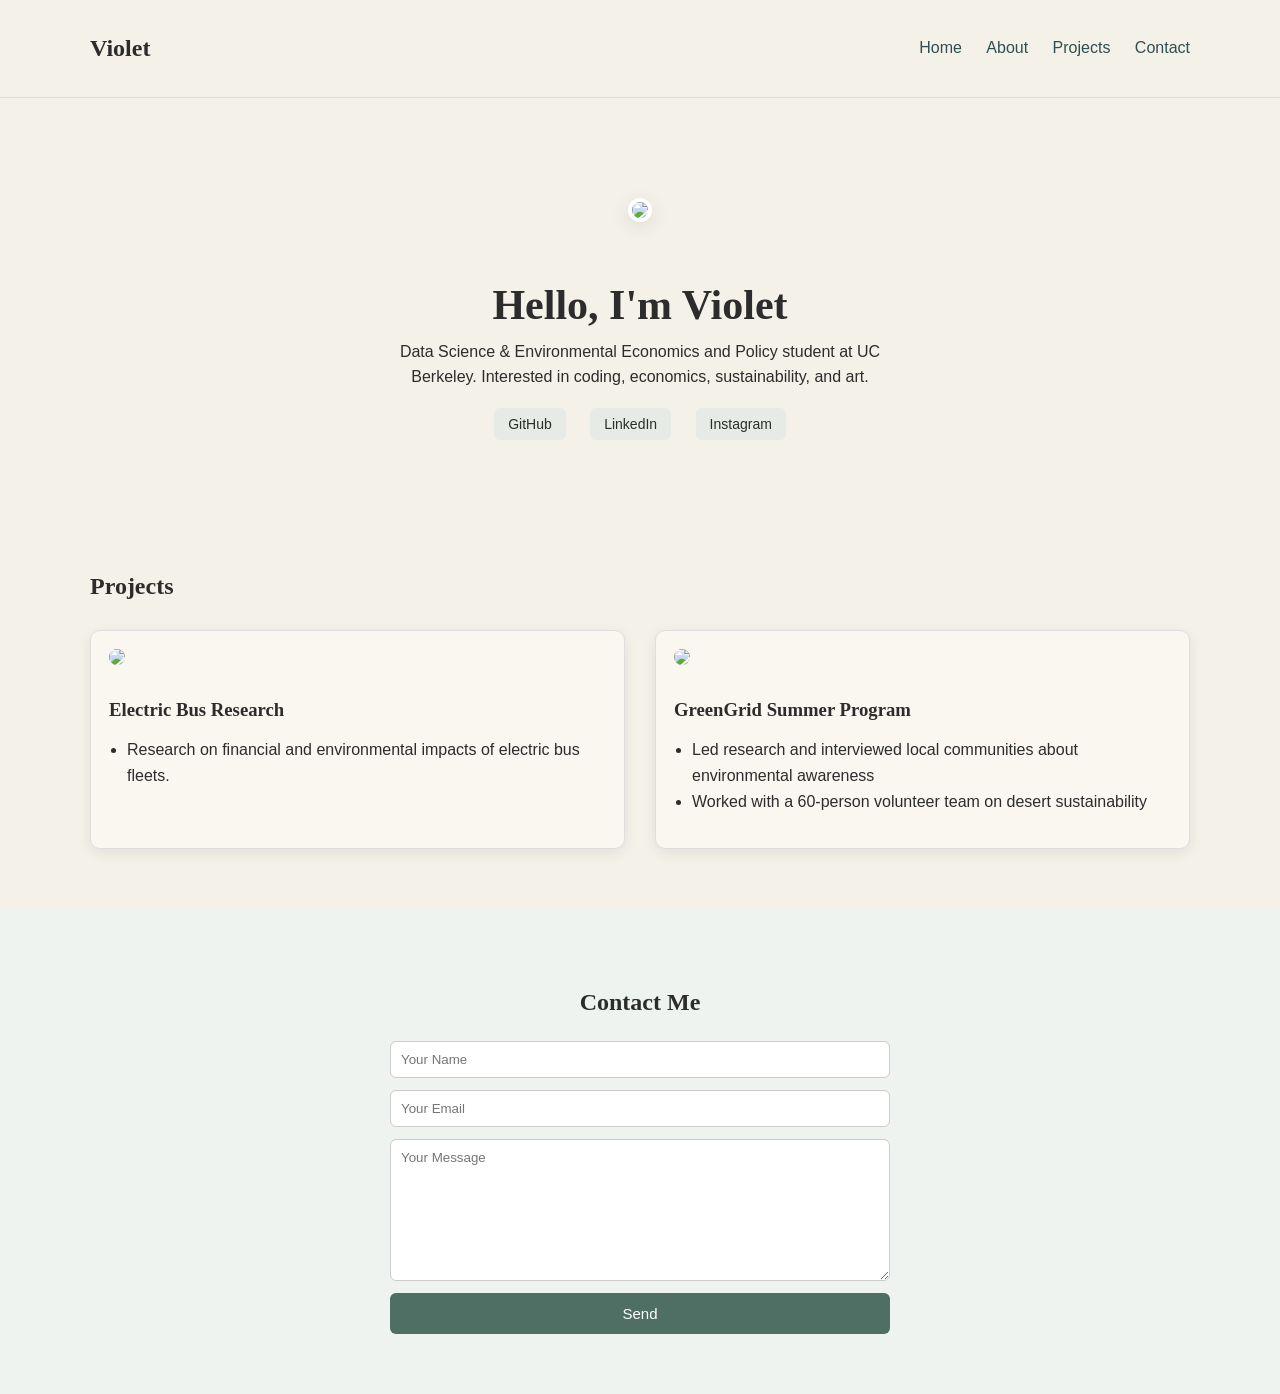
==== index.html @ 05b84b84 "Finished First Version" ====
<!DOCTYPE html>
<html lang="en">
  <head>
    <meta charset="UTF-8">
    <meta name="viewport" content="width=device-width, initial-scale=1.0">
    <title>Violet Ye</title>

    <link rel="stylesheet" href="style.css">
    <script defer src="script.js"></script>
  </head>

  <body>
    <header class="navbar">
      <div class="nav-container">
      <h2 class="logo">Violet</h2>
      <nav>
        <a href="index.html">Home</a>
        <a href="about.html">About</a>
        <a href="#projects">Projects</a>
        <a href="#contact">Contact</a>
      </nav>
      </div>
    </header>
    <section class="hero">
      <img src="images/profile.jpg" class="profile">
      <h1>Hello, I'm Violet</h1>
      <p>
        Data Science & Environmental Economics and Policy student at UC Berkeley.
        Interested in coding, economics, sustainability, and art.
      </p>
      <div class="socials">
        <a href="https://github.com/vzimengye" target="_blank">GitHub</a>
        <a href="https://www.linkedin.com/in/violet-ye-8ba837317" target="_blank">LinkedIn</a>
        <a href="https://www.instagram.com/violet.yezm/" target="_blank">Instagram</a>
      </div>
    </section>

    <section id="projects">
      <h2>Projects</h2>
      <div class="project-grid">
      <div class="project-card">
      <img src="images/project1.jpg">
      <h3>Electric Bus Research</h3>
      <ul>
        <li>Research on financial and environmental impacts of electric bus fleets.</li>
      </ul>
      </div>
      <div class="project-card">
      <img src="images/project2.jpg">
      <h3>GreenGrid Summer Program</h3>
      <ul>
        <li>Led research and interviewed local communities about environmental awareness</li>
        <li>Worked with a 60-person volunteer team on desert sustainability</li>
      </ul>
      </div>
      </div>
    </section>

    <section id="contact">
      <h2>Contact Me</h2>
      <form id="contactForm">
      <input type="text" placeholder="Your Name" required>
      <input type="email" placeholder="Your Email" required>
      <textarea placeholder="Your Message"></textarea>
      <button type="submit">Send</button>
      </form>
    </section>
  </body>
</html>
---- style.css ----
body{
  margin:0;
  font-family: "Inter", sans-serif;
  background:#f4f1e8;
  color:#2c2c2c;
}

.navbar{
  position:sticky;
  top:0;
  background:rgba(244,241,232,0.85);
  backdrop-filter: blur(8px);
  border-bottom:1px solid #ddd;
}

.nav-container{
  max-width:1100px;
  margin:auto;
  display:flex;
  justify-content:space-between;
  align-items:center;
  padding:15px 20px;
}

.logo{
  font-family: Georgia, serif;
  font-weight:600;
}

nav a{
  margin-left:20px;
  text-decoration:none;
  color:#2f4f4f;
  font-weight:500;
}

nav a:hover{
  color:#5c7c74;
}

.hero{
  text-align:center;
  padding:100px 20px 60px 20px;
}

.profile{
  width:170px;
  border-radius:50%;
  margin-bottom:20px;
  border:4px solid white;
  box-shadow:0 5px 20px rgba(0,0,0,0.1);
}

.hero h1{
  font-family: Georgia, serif;
  font-size:42px;
  margin-bottom:10px;
}

.hero p{
  max-width:550px;
  margin:auto;
  line-height:1.6;
}

.socials{
  margin-top:25px;
}

.socials a{
  margin:0 10px;
  text-decoration:none;
  background:#e6ebe6;
  padding:8px 14px;
  border-radius:6px;
  color:#2c2c2c;
  font-size:14px;
}

.socials a:hover{
  background:#cfd8cf;
}

#projects{
  max-width:1100px;
  margin:auto;
  padding:60px 20px;
}

#projects h2{
  font-family: Georgia, serif;
  margin-bottom:30px;
}

.project-grid{
  display:grid;
  grid-template-columns:repeat(auto-fit,minmax(260px,1fr));
  gap:30px;
}

.project-card{
  background:#faf7f0;
  border:1px solid #ddd;
  border-radius:10px;
  padding:18px;
  box-shadow:0 4px 14px rgba(0,0,0,0.08);
  transition:0.25s;
}

.project-card:hover{
  transform:translateY(-4px);
  box-shadow:0 10px 22px rgba(0,0,0,0.12);
}

.project-card img{
  width:100%;
  border-radius:8px;
  margin-bottom:12px;
}

.project-card h3{
  font-family: Georgia, serif;
  margin-bottom:8px;
}

.project-card ul{
  padding-left:18px;
  line-height:1.6;
}

#contact{
  background:#eef3ef;
  padding:60px 20px;
}

#contact h2{
  text-align:center;
  font-family: Georgia, serif;
  margin-bottom:25px;
}

form{
  max-width:500px;
  margin:auto;
  display:flex;
  flex-direction:column;
  gap:12px;
}

input, textarea{
  padding:10px;
  border-radius:6px;
  border:1px solid #ccc;
  font-family:inherit;
}

textarea{
  height:120px;
}

button{
  padding:12px;
  border:none;
  border-radius:6px;
  background:#4f6f64;
  color:white;
  font-size:15px;
  cursor:pointer;
}

button:hover{
  background:#3f5b52;
}

.about-container{
  max-width:1000px;
  margin:80px auto;
  display:flex;
  gap:50px;
  padding:20px;
  align-items:flex-start;
}

.about-photo{
  width:240px;
  border-radius:12px;
  box-shadow:0 6px 20px rgba(0,0,0,0.12);
}

.about-right{
  flex:1;
}

.about-right h1{
  font-family: Georgia, serif;
  margin-bottom:15px;
}

.about-right h2{
  margin-top:25px;
  font-family: Georgia, serif;
}

.about-right ul{
  padding-left:18px;
  line-height:1.7;
}

.gallery{
  display:flex;
  gap:12px;
  margin-top:15px;
}

.gallery img{
  width:120px;
  height:120px;
  object-fit:cover;
  border-radius:8px;
  box-shadow:0 4px 10px rgba(0,0,0,0.08);
  transition:0.2s;
}

.gallery img:hover{
  transform:scale(1.05);
}
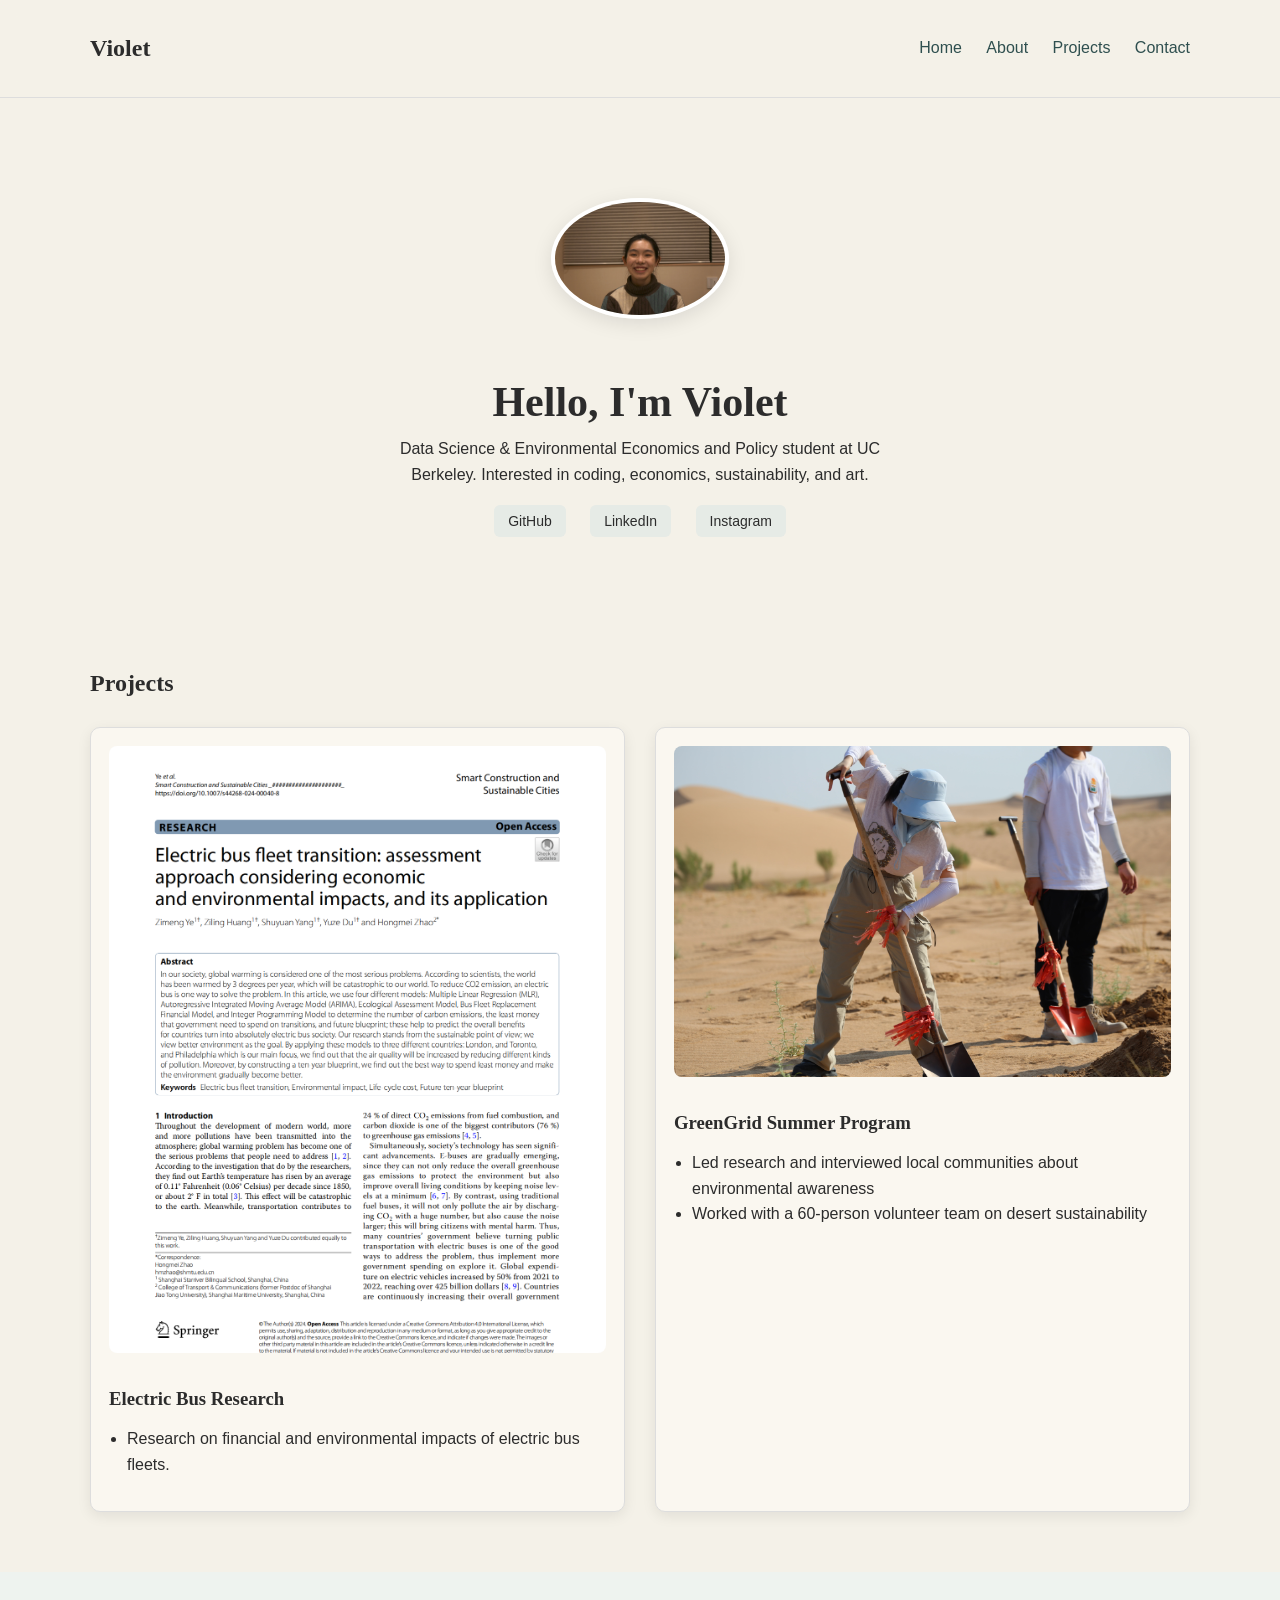
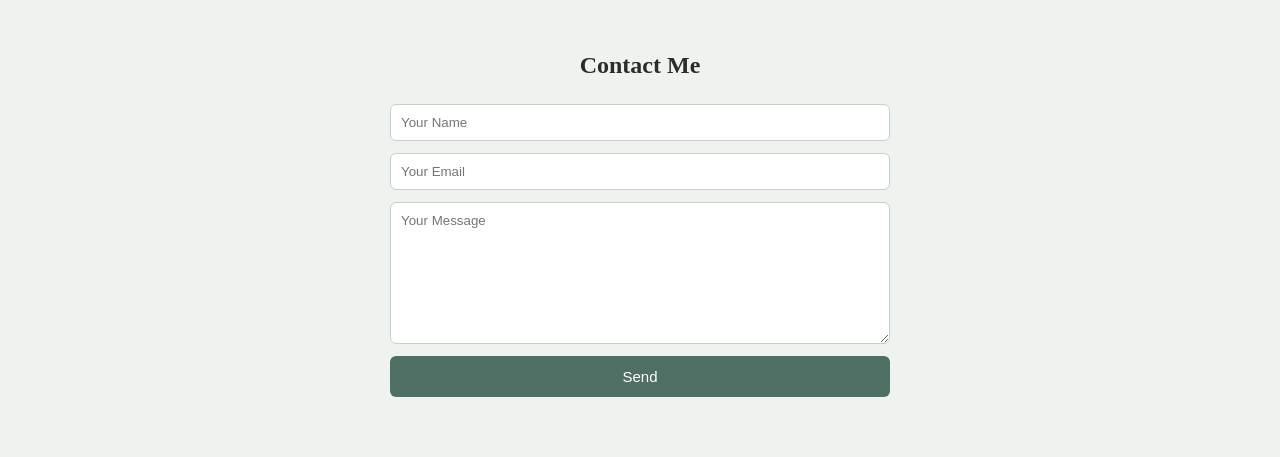
==== commit e8eb6834: "Finished Second Version" ====
--- a/index.html
+++ b/index.html
@@ -22,7 +22,7 @@
       </div>
     </header>
     <section class="hero">
-      <img src="images/profile.jpg" class="profile">
+      <img src="profile.jpg" class="profile">
       <h1>Hello, I'm Violet</h1>
       <p>
         Data Science & Environmental Economics and Policy student at UC Berkeley.
@@ -39,14 +39,14 @@
       <h2>Projects</h2>
       <div class="project-grid">
       <div class="project-card">
-      <img src="images/project1.jpg">
+      <img src="project1.jpg">
       <h3>Electric Bus Research</h3>
       <ul>
         <li>Research on financial and environmental impacts of electric bus fleets.</li>
       </ul>
       </div>
       <div class="project-card">
-      <img src="images/project2.jpg">
+      <img src="project2.jpg">
       <h3>GreenGrid Summer Program</h3>
       <ul>
         <li>Led research and interviewed local communities about environmental awareness</li>
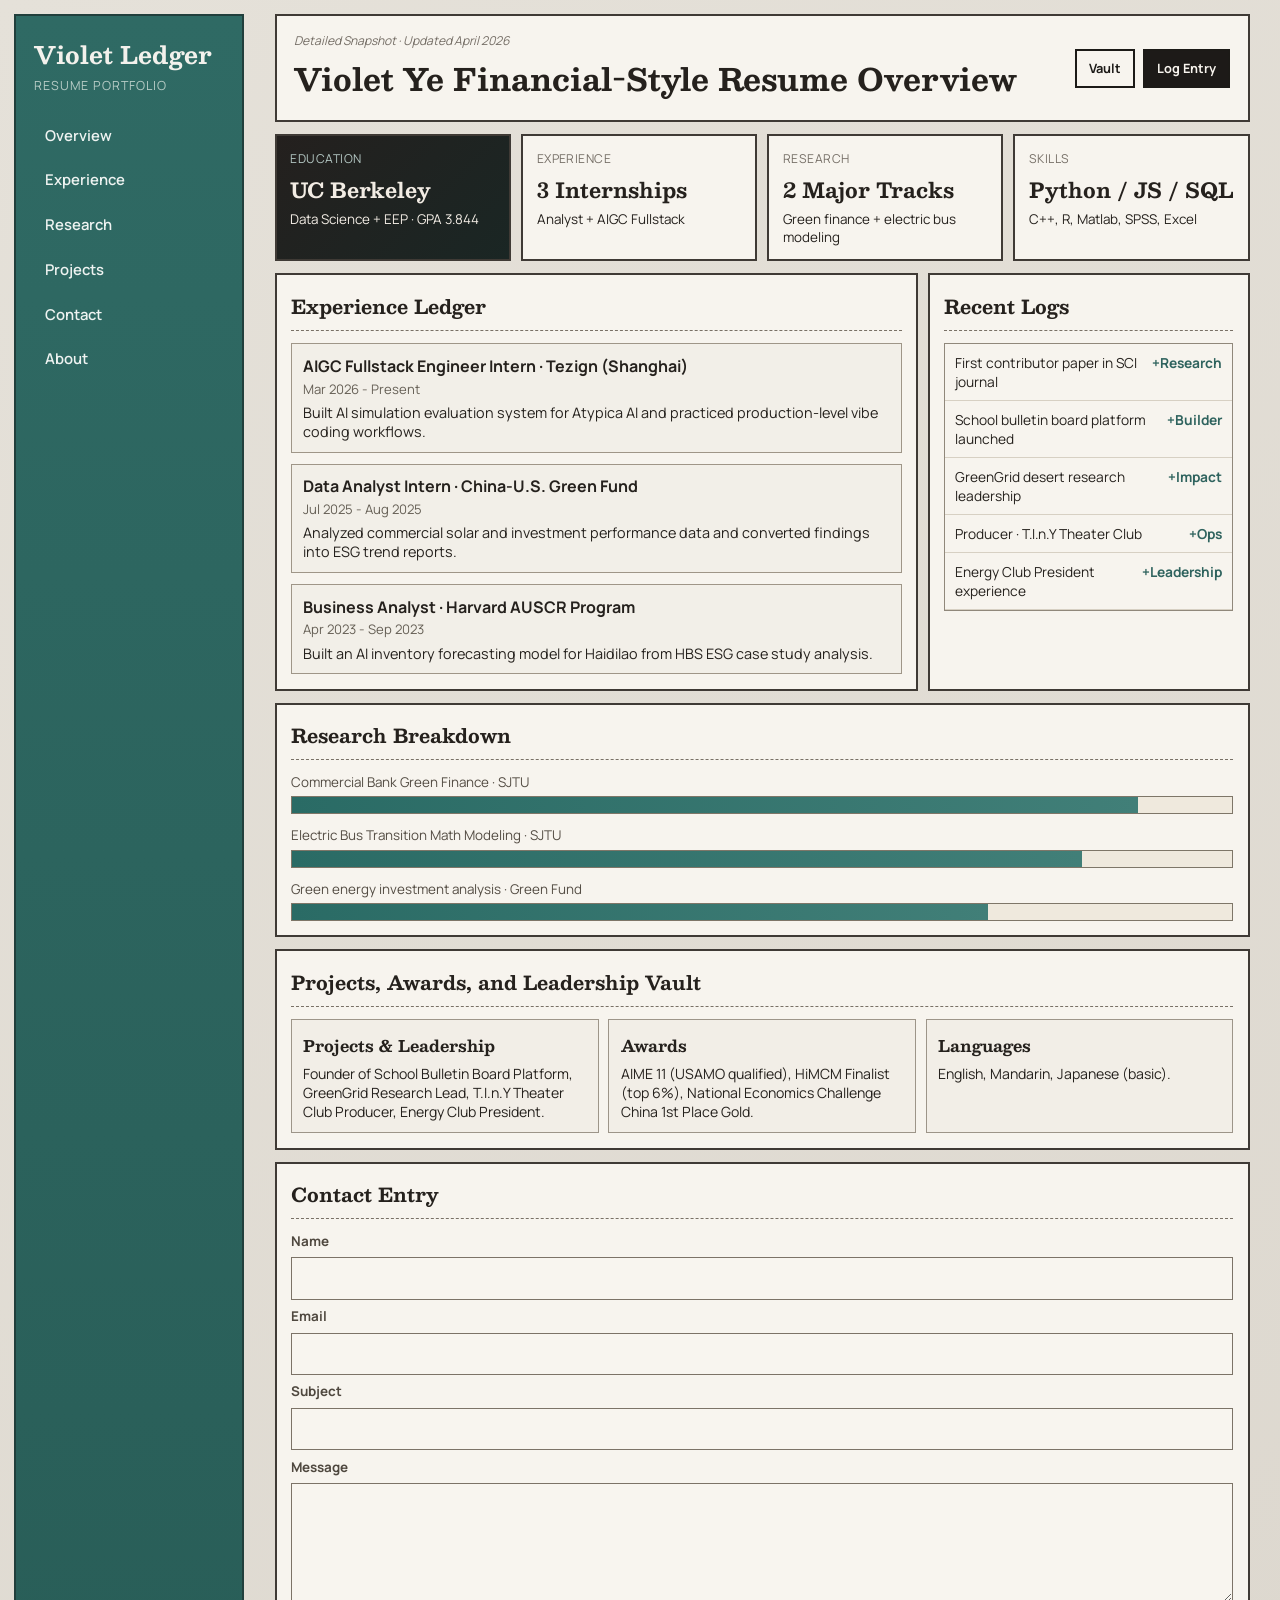
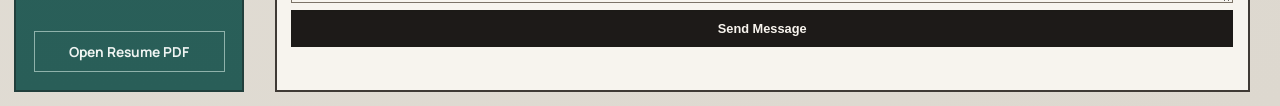
==== commit 986e5282: "Update profile headshot" ====
--- a/index.html
+++ b/index.html
@@ -1,69 +1,171 @@
-<!DOCTYPE html>
-<html lang="en">
-  <head>
-    <meta charset="UTF-8">
-    <meta name="viewport" content="width=device-width, initial-scale=1.0">
-    <title>Violet Ye</title>
-
-    <link rel="stylesheet" href="style.css">
-    <script defer src="script.js"></script>
-  </head>
-
-  <body>
-    <header class="navbar">
-      <div class="nav-container">
-      <h2 class="logo">Violet</h2>
-      <nav>
-        <a href="index.html">Home</a>
-        <a href="about.html">About</a>
-        <a href="#projects">Projects</a>
-        <a href="#contact">Contact</a>
-      </nav>
-      </div>
-    </header>
-    <section class="hero">
-      <img src="profile.jpg" class="profile">
-      <h1>Hello, I'm Violet</h1>
-      <p>
-        Data Science & Environmental Economics and Policy student at UC Berkeley.
-        Interested in coding, economics, sustainability, and art.
-      </p>
-      <div class="socials">
-        <a href="https://github.com/vzimengye" target="_blank">GitHub</a>
-        <a href="https://www.linkedin.com/in/violet-ye-8ba837317" target="_blank">LinkedIn</a>
-        <a href="https://www.instagram.com/violet.yezm/" target="_blank">Instagram</a>
-      </div>
-    </section>
-
-    <section id="projects">
-      <h2>Projects</h2>
-      <div class="project-grid">
-      <div class="project-card">
-      <img src="project1.jpg">
-      <h3>Electric Bus Research</h3>
-      <ul>
-        <li>Research on financial and environmental impacts of electric bus fleets.</li>
-      </ul>
-      </div>
-      <div class="project-card">
-      <img src="project2.jpg">
-      <h3>GreenGrid Summer Program</h3>
-      <ul>
-        <li>Led research and interviewed local communities about environmental awareness</li>
-        <li>Worked with a 60-person volunteer team on desert sustainability</li>
-      </ul>
-      </div>
-      </div>
-    </section>
-
-    <section id="contact">
-      <h2>Contact Me</h2>
-      <form id="contactForm">
-      <input type="text" placeholder="Your Name" required>
-      <input type="email" placeholder="Your Email" required>
-      <textarea placeholder="Your Message"></textarea>
-      <button type="submit">Send</button>
-      </form>
-    </section>
-  </body>
-</html>
+<!DOCTYPE html>
+<html lang="en">
+  <head>
+    <meta charset="UTF-8">
+    <meta name="viewport" content="width=device-width, initial-scale=1.0">
+    <title>Violet Ye | Resume Dashboard</title>
+    <meta name="description" content="Resume dashboard for Violet Ye with education, experience, research, projects, and contact.">
+    <link rel="stylesheet" href="style.css">
+    <script defer src="script.js"></script>
+  </head>
+  <body>
+    <div class="dashboard-shell">
+      <aside class="sidebar reveal">
+        <div class="brand">
+          <h1>Violet Ledger</h1>
+          <p>Resume Portfolio</p>
+        </div>
+        <nav class="side-nav" aria-label="Main navigation">
+          <a href="#overview">Overview</a>
+          <a href="#ledger">Experience</a>
+          <a href="#research">Research</a>
+          <a href="#vault">Projects</a>
+          <a href="#contact">Contact</a>
+          <a href="about.html">About</a>
+        </nav>
+        <a class="side-cta" href="resume.pdf" target="_blank" rel="noopener noreferrer">Open Resume PDF</a>
+      </aside>
+
+      <main class="dashboard-main">
+        <header id="overview" class="top-head reveal">
+          <div>
+            <p class="kicker">Detailed Snapshot · Updated April 2026</p>
+            <h2>Violet Ye Financial-Style Resume Overview</h2>
+          </div>
+          <div class="head-actions">
+            <a class="vault-btn vault-btn-light" href="resume.pdf" target="_blank" rel="noopener noreferrer">Vault</a>
+            <a class="vault-btn" href="#contact">Log Entry</a>
+          </div>
+        </header>
+
+        <section class="metric-grid reveal">
+          <article class="metric-card metric-dark">
+            <p class="metric-label">Education</p>
+            <h3>UC Berkeley</h3>
+            <p class="metric-sub">Data Science + EEP · GPA 3.844</p>
+          </article>
+          <article class="metric-card">
+            <p class="metric-label">Experience</p>
+            <h3>3 Internships</h3>
+            <p class="metric-sub">Analyst + AIGC Fullstack</p>
+          </article>
+          <article class="metric-card">
+            <p class="metric-label">Research</p>
+            <h3>2 Major Tracks</h3>
+            <p class="metric-sub">Green finance + electric bus modeling</p>
+          </article>
+          <article class="metric-card">
+            <p class="metric-label">Skills</p>
+            <h3>Python / JS / SQL</h3>
+            <p class="metric-sub">C++, R, Matlab, SPSS, Excel</p>
+          </article>
+        </section>
+
+        <section id="ledger" class="panel-row reveal">
+          <article class="panel panel-wide">
+            <div class="panel-head">
+              <h3>Experience Ledger</h3>
+            </div>
+            <div class="ledger-list">
+              <div class="ledger-item">
+                <p class="entry-title">AIGC Fullstack Engineer Intern · Tezign (Shanghai)</p>
+                <p class="entry-meta">Mar 2026 - Present</p>
+                <p class="entry-note">Built AI simulation evaluation system for Atypica AI and practiced production-level vibe coding workflows.</p>
+              </div>
+              <div class="ledger-item">
+                <p class="entry-title">Data Analyst Intern · China-U.S. Green Fund</p>
+                <p class="entry-meta">Jul 2025 - Aug 2025</p>
+                <p class="entry-note">Analyzed commercial solar and investment performance data and converted findings into ESG trend reports.</p>
+              </div>
+              <div class="ledger-item">
+                <p class="entry-title">Business Analyst · Harvard AUSCR Program</p>
+                <p class="entry-meta">Apr 2023 - Sep 2023</p>
+                <p class="entry-note">Built an AI inventory forecasting model for Haidilao from HBS ESG case study analysis.</p>
+              </div>
+            </div>
+          </article>
+          <article class="panel panel-side">
+            <div class="panel-head">
+              <h3>Recent Logs</h3>
+            </div>
+            <ul class="log-list">
+              <li><span>First contributor paper in SCI journal</span><b>+Research</b></li>
+              <li><span>School bulletin board platform launched</span><b>+Builder</b></li>
+              <li><span>GreenGrid desert research leadership</span><b>+Impact</b></li>
+              <li><span>Producer · T.I.n.Y Theater Club</span><b>+Ops</b></li>
+              <li><span>Energy Club President experience</span><b>+Leadership</b></li>
+            </ul>
+          </article>
+        </section>
+
+        <section id="research" class="panel reveal">
+          <div class="panel-head">
+            <h3>Research Breakdown</h3>
+          </div>
+          <div class="bar-group">
+            <div class="bar-item">
+              <span class="bar-label">Commercial Bank Green Finance · SJTU</span>
+              <div class="bar-track"><i style="width: 90%"></i></div>
+            </div>
+            <div class="bar-item">
+              <span class="bar-label">Electric Bus Transition Math Modeling · SJTU</span>
+              <div class="bar-track"><i style="width: 84%"></i></div>
+            </div>
+            <div class="bar-item">
+              <span class="bar-label">Green energy investment analysis · Green Fund</span>
+              <div class="bar-track"><i style="width: 74%"></i></div>
+            </div>
+          </div>
+        </section>
+
+        <section id="vault" class="panel reveal">
+          <div class="panel-head">
+            <h3>Projects, Awards, and Leadership Vault</h3>
+          </div>
+          <div class="vault-grid">
+            <article>
+              <h4>Projects & Leadership</h4>
+              <p>Founder of School Bulletin Board Platform, GreenGrid Research Lead, T.I.n.Y Theater Club Producer, Energy Club President.</p>
+            </article>
+            <article>
+              <h4>Awards</h4>
+              <p>AIME 11 (USAMO qualified), HiMCM Finalist (top 6%), National Economics Challenge China 1st Place Gold.</p>
+            </article>
+            <article>
+              <h4>Languages</h4>
+              <p>English, Mandarin, Japanese (basic).</p>
+            </article>
+          </div>
+        </section>
+
+        <section id="contact" class="panel reveal">
+          <div class="panel-head">
+            <h3>Contact Entry</h3>
+          </div>
+          <form
+            id="contactForm"
+            class="contact-form"
+            data-recipient="violet.zimengye@berkeley.edu"
+            data-endpoint=""
+            novalidate
+          >
+            <label for="name">Name</label>
+            <input id="name" name="name" type="text" required autocomplete="name">
+
+            <label for="email">Email</label>
+            <input id="email" name="email" type="email" required autocomplete="email">
+
+            <label for="subject">Subject</label>
+            <input id="subject" name="subject" type="text" required>
+
+            <label for="message">Message</label>
+            <textarea id="message" name="message" required></textarea>
+
+            <button id="contactSubmit" type="submit" class="vault-btn">Send Message</button>
+            <p id="formStatus" class="form-status" aria-live="polite"></p>
+          </form>
+        </section>
+      </main>
+    </div>
+  </body>
+</html>
--- a/style.css
+++ b/style.css
@@ -1,226 +1,472 @@
-body{
-  margin:0;
-  font-family: "Inter", sans-serif;
-  background:#f4f1e8;
-  color:#2c2c2c;
-}
-
-.navbar{
-  position:sticky;
-  top:0;
-  background:rgba(244,241,232,0.85);
-  backdrop-filter: blur(8px);
-  border-bottom:1px solid #ddd;
-}
-
-.nav-container{
-  max-width:1100px;
-  margin:auto;
-  display:flex;
-  justify-content:space-between;
-  align-items:center;
-  padding:15px 20px;
-}
-
-.logo{
-  font-family: Georgia, serif;
-  font-weight:600;
-}
-
-nav a{
-  margin-left:20px;
-  text-decoration:none;
-  color:#2f4f4f;
-  font-weight:500;
-}
-
-nav a:hover{
-  color:#5c7c74;
-}
-
-.hero{
-  text-align:center;
-  padding:100px 20px 60px 20px;
-}
-
-.profile{
-  width:170px;
-  border-radius:50%;
-  margin-bottom:20px;
-  border:4px solid white;
-  box-shadow:0 5px 20px rgba(0,0,0,0.1);
-}
-
-.hero h1{
-  font-family: Georgia, serif;
-  font-size:42px;
-  margin-bottom:10px;
-}
-
-.hero p{
-  max-width:550px;
-  margin:auto;
-  line-height:1.6;
-}
-
-.socials{
-  margin-top:25px;
-}
-
-.socials a{
-  margin:0 10px;
-  text-decoration:none;
-  background:#e6ebe6;
-  padding:8px 14px;
-  border-radius:6px;
-  color:#2c2c2c;
-  font-size:14px;
-}
-
-.socials a:hover{
-  background:#cfd8cf;
-}
-
-#projects{
-  max-width:1100px;
-  margin:auto;
-  padding:60px 20px;
-}
-
-#projects h2{
-  font-family: Georgia, serif;
-  margin-bottom:30px;
-}
-
-.project-grid{
-  display:grid;
-  grid-template-columns:repeat(auto-fit,minmax(260px,1fr));
-  gap:30px;
-}
-
-.project-card{
-  background:#faf7f0;
-  border:1px solid #ddd;
-  border-radius:10px;
-  padding:18px;
-  box-shadow:0 4px 14px rgba(0,0,0,0.08);
-  transition:0.25s;
-}
-
-.project-card:hover{
-  transform:translateY(-4px);
-  box-shadow:0 10px 22px rgba(0,0,0,0.12);
-}
-
-.project-card img{
-  width:100%;
-  border-radius:8px;
-  margin-bottom:12px;
-}
-
-.project-card h3{
-  font-family: Georgia, serif;
-  margin-bottom:8px;
-}
-
-.project-card ul{
-  padding-left:18px;
-  line-height:1.6;
-}
-
-#contact{
-  background:#eef3ef;
-  padding:60px 20px;
-}
-
-#contact h2{
-  text-align:center;
-  font-family: Georgia, serif;
-  margin-bottom:25px;
-}
-
-form{
-  max-width:500px;
-  margin:auto;
-  display:flex;
-  flex-direction:column;
-  gap:12px;
-}
-
-input, textarea{
-  padding:10px;
-  border-radius:6px;
-  border:1px solid #ccc;
-  font-family:inherit;
-}
-
-textarea{
-  height:120px;
-}
-
-button{
-  padding:12px;
-  border:none;
-  border-radius:6px;
-  background:#4f6f64;
-  color:white;
-  font-size:15px;
-  cursor:pointer;
-}
-
-button:hover{
-  background:#3f5b52;
-}
-
-.about-container{
-  max-width:1000px;
-  margin:80px auto;
-  display:flex;
-  gap:50px;
-  padding:20px;
-  align-items:flex-start;
-}
-
-.about-photo{
-  width:240px;
-  border-radius:12px;
-  box-shadow:0 6px 20px rgba(0,0,0,0.12);
-}
-
-.about-right{
-  flex:1;
-}
-
-.about-right h1{
-  font-family: Georgia, serif;
-  margin-bottom:15px;
-}
-
-.about-right h2{
-  margin-top:25px;
-  font-family: Georgia, serif;
-}
-
-.about-right ul{
-  padding-left:18px;
-  line-height:1.7;
-}
-
-.gallery{
-  display:flex;
-  gap:12px;
-  margin-top:15px;
-}
-
-.gallery img{
-  width:120px;
-  height:120px;
-  object-fit:cover;
-  border-radius:8px;
-  box-shadow:0 4px 10px rgba(0,0,0,0.08);
-  transition:0.2s;
-}
-
-.gallery img:hover{
-  transform:scale(1.05);
-}
+@import url("https://fonts.googleapis.com/css2?family=Besley:ital,wght@0,500;0,700;1,400&family=Manrope:wght@400;500;600;700&display=swap");
+
+:root {
+  --bg: #e4e0d8;
+  --paper: #f7f4ee;
+  --ink: #25211d;
+  --muted: #766f67;
+  --line: #3f3a35;
+  --green: #245f5a;
+  --green-soft: #dbe6e2;
+  --deep: #1e1b19;
+  --red-soft: #e6c7c7;
+  --gold-soft: #ebddba;
+  --blue-soft: #c7d3e6;
+}
+
+* {
+  box-sizing: border-box;
+}
+
+html {
+  scroll-behavior: smooth;
+}
+
+body {
+  margin: 0;
+  background: linear-gradient(145deg, #e5e1d9 0%, #ddd8cf 100%);
+  color: var(--ink);
+  font-family: "Manrope", sans-serif;
+}
+
+h1,
+h2,
+h3,
+h4 {
+  margin: 0;
+  font-family: "Besley", serif;
+}
+
+.dashboard-shell {
+  min-height: 100vh;
+  display: grid;
+  grid-template-columns: 230px minmax(0, 1fr);
+  gap: 0.9rem;
+  padding: 0.9rem;
+}
+
+.sidebar {
+  background: linear-gradient(180deg, #2f6a64 0%, #295e58 100%);
+  color: #f3f1ec;
+  border: 2px solid #213f3c;
+  padding: 1.1rem;
+  display: flex;
+  flex-direction: column;
+  min-height: calc(100vh - 1.8rem);
+}
+
+.brand h1 {
+  font-size: 1.5rem;
+}
+
+.brand p {
+  margin: 0.2rem 0 0;
+  color: #b7ccc6;
+  font-size: 0.78rem;
+  letter-spacing: 0.08em;
+  text-transform: uppercase;
+}
+
+.side-nav {
+  margin-top: 1.3rem;
+  display: grid;
+  gap: 0.32rem;
+}
+
+.side-nav a {
+  color: #eef3f1;
+  text-decoration: none;
+  font-weight: 600;
+  font-size: 0.93rem;
+  border: 1px solid transparent;
+  padding: 0.55rem 0.6rem;
+}
+
+.side-nav a:hover {
+  border-color: #b3c8c1;
+  background: rgba(255, 255, 255, 0.06);
+}
+
+.side-cta {
+  margin-top: auto;
+  text-decoration: none;
+  color: #eff4f2;
+  border: 1px solid #8fb2ab;
+  text-align: center;
+  padding: 0.62rem 0.8rem;
+  font-weight: 700;
+  font-size: 0.86rem;
+}
+
+.dashboard-main {
+  display: grid;
+  gap: 0.75rem;
+}
+
+.top-head,
+.panel,
+.metric-card {
+  background: var(--paper);
+  border: 2px solid var(--line);
+}
+
+.top-head {
+  padding: 1rem 1.1rem;
+  display: flex;
+  justify-content: space-between;
+  align-items: center;
+  gap: 0.9rem;
+}
+
+.kicker {
+  margin: 0;
+  color: var(--muted);
+  font-size: 0.76rem;
+  font-style: italic;
+}
+
+.top-head h2 {
+  margin-top: 0.25rem;
+  font-size: clamp(1.15rem, 2.4vw, 2rem);
+}
+
+.head-actions {
+  display: flex;
+  gap: 0.5rem;
+}
+
+.vault-btn {
+  text-decoration: none;
+  border: 2px solid #1c1a17;
+  background: #1d1a18;
+  color: #f8f4ee;
+  font-weight: 700;
+  font-size: 0.8rem;
+  padding: 0.55rem 0.75rem;
+  cursor: pointer;
+}
+
+.vault-btn-light {
+  background: transparent;
+  color: #1c1a17;
+}
+
+.metric-grid {
+  display: grid;
+  grid-template-columns: repeat(4, minmax(0, 1fr));
+  gap: 0.62rem;
+}
+
+.metric-card {
+  padding: 0.82rem 0.85rem;
+}
+
+.metric-dark {
+  background: linear-gradient(135deg, #24201e 0%, #1a2624 100%);
+  color: #f2ece4;
+}
+
+.metric-label {
+  margin: 0;
+  font-size: 0.76rem;
+  color: var(--muted);
+  text-transform: uppercase;
+  letter-spacing: 0.04em;
+}
+
+.metric-dark .metric-label {
+  color: #b4c7c3;
+}
+
+.metric-card h3 {
+  margin-top: 0.32rem;
+  font-size: 1.3rem;
+}
+
+.metric-sub {
+  margin: 0.22rem 0 0;
+  font-size: 0.84rem;
+}
+
+.panel-row {
+  display: grid;
+  grid-template-columns: minmax(0, 2fr) minmax(0, 1fr);
+  gap: 0.62rem;
+}
+
+.panel {
+  padding: 0.9rem;
+}
+
+.panel-head {
+  margin-bottom: 0.8rem;
+  border-bottom: 1px dashed #797166;
+  padding-bottom: 0.5rem;
+}
+
+.panel-head h3 {
+  font-size: 1.2rem;
+}
+
+.ledger-list {
+  display: grid;
+  gap: 0.65rem;
+}
+
+.ledger-item {
+  border: 1px solid #9f9688;
+  background: #f2efe8;
+  padding: 0.68rem;
+}
+
+.entry-title {
+  margin: 0;
+  font-weight: 700;
+}
+
+.entry-meta {
+  margin: 0.15rem 0 0;
+  color: #666056;
+  font-size: 0.82rem;
+}
+
+.entry-note {
+  margin: 0.35rem 0 0;
+  font-size: 0.9rem;
+}
+
+.log-list {
+  margin: 0;
+  padding: 0;
+  list-style: none;
+  border: 1px solid #90887b;
+}
+
+.log-list li {
+  display: flex;
+  justify-content: space-between;
+  gap: 0.6rem;
+  padding: 0.56rem 0.62rem;
+  border-bottom: 1px solid #d7d0c3;
+  font-size: 0.86rem;
+}
+
+.log-list b {
+  color: #2f635e;
+}
+
+.bar-group {
+  display: grid;
+  gap: 0.75rem;
+}
+
+.bar-label {
+  display: block;
+  font-size: 0.84rem;
+  margin-bottom: 0.33rem;
+  color: #544d44;
+}
+
+.bar-track {
+  width: 100%;
+  height: 18px;
+  border: 1px solid #7e7668;
+  background: #efe9dd;
+}
+
+.bar-track i {
+  display: block;
+  height: 100%;
+  background: linear-gradient(90deg, #2a6b65 0%, #417f78 100%);
+}
+
+.vault-grid {
+  display: grid;
+  grid-template-columns: repeat(3, minmax(0, 1fr));
+  gap: 0.62rem;
+}
+
+.vault-grid article {
+  border: 1px solid #9d9589;
+  padding: 0.7rem;
+  background: #f2eee7;
+}
+
+.vault-grid h4 {
+  font-size: 1rem;
+}
+
+.vault-grid p {
+  margin: 0.35rem 0 0;
+  font-size: 0.88rem;
+}
+
+.contact-form {
+  display: grid;
+  gap: 0.46rem;
+}
+
+.contact-form label {
+  font-size: 0.84rem;
+  color: #4f483f;
+  font-weight: 700;
+}
+
+.contact-form input,
+.contact-form textarea {
+  width: 100%;
+  border: 1px solid #7c7367;
+  background: #f8f5ef;
+  padding: 0.58rem 0.64rem;
+  font: inherit;
+}
+
+.contact-form textarea {
+  min-height: 120px;
+  resize: vertical;
+}
+
+.form-status {
+  margin: 0.28rem 0 0;
+  min-height: 1.2em;
+  font-size: 0.86rem;
+}
+
+.reveal {
+  opacity: 0;
+  transform: translateY(18px);
+  transition: opacity 0.45s ease, transform 0.45s ease;
+}
+
+.reveal.visible {
+  opacity: 1;
+  transform: translateY(0);
+}
+
+.navbar {
+  background: var(--paper);
+  border-bottom: 2px solid var(--line);
+}
+
+.nav-container {
+  width: min(1100px, calc(100% - 2rem));
+  margin: 0 auto;
+  min-height: 68px;
+  display: flex;
+  justify-content: space-between;
+  align-items: center;
+}
+
+.logo {
+  text-decoration: none;
+  color: var(--ink);
+  font-weight: 700;
+}
+
+.nav-links {
+  display: flex;
+  gap: 0.8rem;
+}
+
+.nav-links a {
+  text-decoration: none;
+  color: var(--ink);
+  font-weight: 600;
+}
+
+main {
+  width: min(1100px, calc(100% - 2rem));
+  margin: 0 auto;
+}
+
+.about-container {
+  padding: 3rem 0 1.5rem;
+  display: grid;
+  grid-template-columns: minmax(0, 0.9fr) minmax(0, 1.2fr);
+  gap: 1rem;
+}
+
+.about-photo {
+  width: 100%;
+  border: 2px solid var(--line);
+}
+
+.eyebrow {
+  margin: 0;
+  text-transform: uppercase;
+  letter-spacing: 0.07em;
+  color: #4c5f58;
+  font-size: 0.78rem;
+}
+
+.about-right h1 {
+  margin-top: 0.4rem;
+  font-size: clamp(1.6rem, 3.3vw, 2.6rem);
+}
+
+.about-right p {
+  margin-top: 0.6rem;
+}
+
+.section {
+  padding: 1rem 0 3rem;
+}
+
+.section-head h2 {
+  margin-top: 0.25rem;
+}
+
+.gallery {
+  margin-top: 0.7rem;
+  display: grid;
+  grid-template-columns: repeat(3, minmax(0, 1fr));
+  gap: 0.65rem;
+}
+
+.gallery img {
+  width: 100%;
+  height: 230px;
+  object-fit: cover;
+  border: 2px solid #312d28;
+}
+
+@media (max-width: 1100px) {
+  .dashboard-shell {
+    grid-template-columns: 1fr;
+  }
+
+  .sidebar {
+    min-height: auto;
+  }
+
+  .metric-grid {
+    grid-template-columns: repeat(2, minmax(0, 1fr));
+  }
+}
+
+@media (max-width: 760px) {
+  .panel-row {
+    grid-template-columns: 1fr;
+  }
+
+  .vault-grid {
+    grid-template-columns: 1fr;
+  }
+
+  .metric-grid {
+    grid-template-columns: 1fr;
+  }
+
+  .top-head {
+    flex-direction: column;
+    align-items: flex-start;
+  }
+
+  .about-container {
+    grid-template-columns: 1fr;
+  }
+
+  .gallery {
+    grid-template-columns: 1fr;
+  }
+}
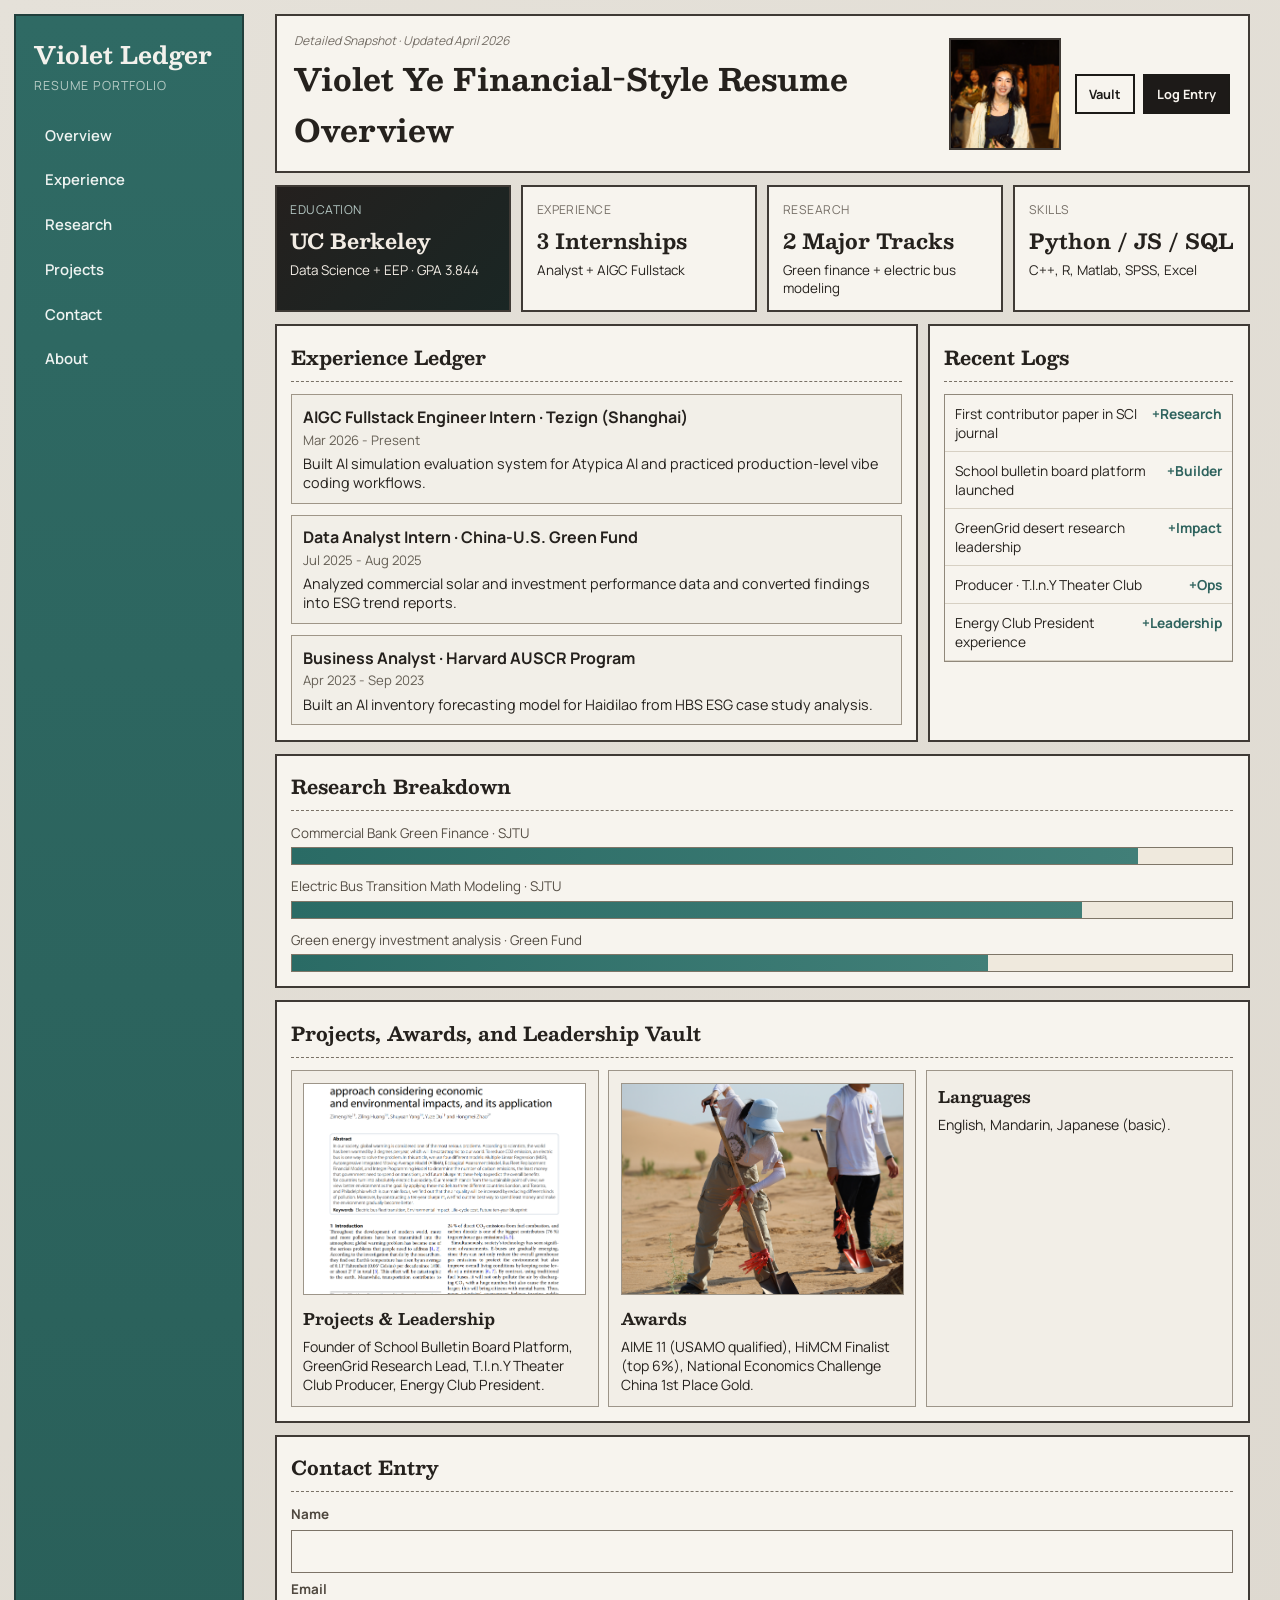
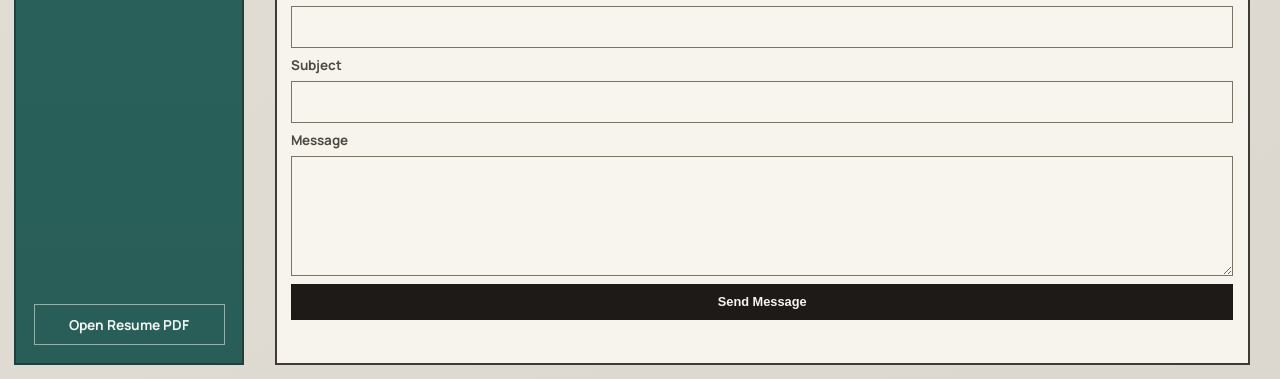
==== commit 18122200: "Restore portfolio imagery" ====
--- a/index.html
+++ b/index.html
@@ -32,6 +32,9 @@
             <p class="kicker">Detailed Snapshot · Updated April 2026</p>
             <h2>Violet Ye Financial-Style Resume Overview</h2>
           </div>
+          <figure class="headshot-card">
+            <img src="Daily Headshot2.jpg" alt="Violet Ye portrait">
+          </figure>
           <div class="head-actions">
             <a class="vault-btn vault-btn-light" href="resume.pdf" target="_blank" rel="noopener noreferrer">Vault</a>
             <a class="vault-btn" href="#contact">Log Entry</a>
@@ -124,10 +127,12 @@
           </div>
           <div class="vault-grid">
             <article>
+              <img src="project1.jpg" alt="Project workspace preview">
               <h4>Projects & Leadership</h4>
               <p>Founder of School Bulletin Board Platform, GreenGrid Research Lead, T.I.n.Y Theater Club Producer, Energy Club President.</p>
             </article>
             <article>
+              <img src="project2.jpg" alt="Project presentation preview">
               <h4>Awards</h4>
               <p>AIME 11 (USAMO qualified), HiMCM Finalist (top 6%), National Economics Challenge China 1st Place Gold.</p>
             </article>
--- a/style.css
+++ b/style.css
@@ -112,8 +112,8 @@
 
 .top-head {
   padding: 1rem 1.1rem;
-  display: flex;
-  justify-content: space-between;
+  display: grid;
+  grid-template-columns: minmax(0, 1fr) 112px auto;
   align-items: center;
   gap: 0.9rem;
 }
@@ -133,6 +133,23 @@
 .head-actions {
   display: flex;
   gap: 0.5rem;
+}
+
+.headshot-card {
+  margin: 0;
+  width: 112px;
+  aspect-ratio: 1;
+  border: 2px solid var(--line);
+  background: #efe9dd;
+  overflow: hidden;
+}
+
+.headshot-card img {
+  width: 100%;
+  height: 100%;
+  display: block;
+  object-fit: cover;
+  object-position: center 28%;
 }
 
 .vault-btn {
@@ -292,6 +309,15 @@
   background: #f2eee7;
 }
 
+.vault-grid img {
+  width: 100%;
+  aspect-ratio: 4 / 3;
+  object-fit: cover;
+  border: 1px solid #9d9589;
+  margin-bottom: 0.62rem;
+  display: block;
+}
+
 .vault-grid h4 {
   font-size: 1rem;
 }
@@ -458,8 +484,12 @@
   }
 
   .top-head {
-    flex-direction: column;
     align-items: flex-start;
+    grid-template-columns: 1fr;
+  }
+
+  .headshot-card {
+    width: min(180px, 100%);
   }
 
   .about-container {
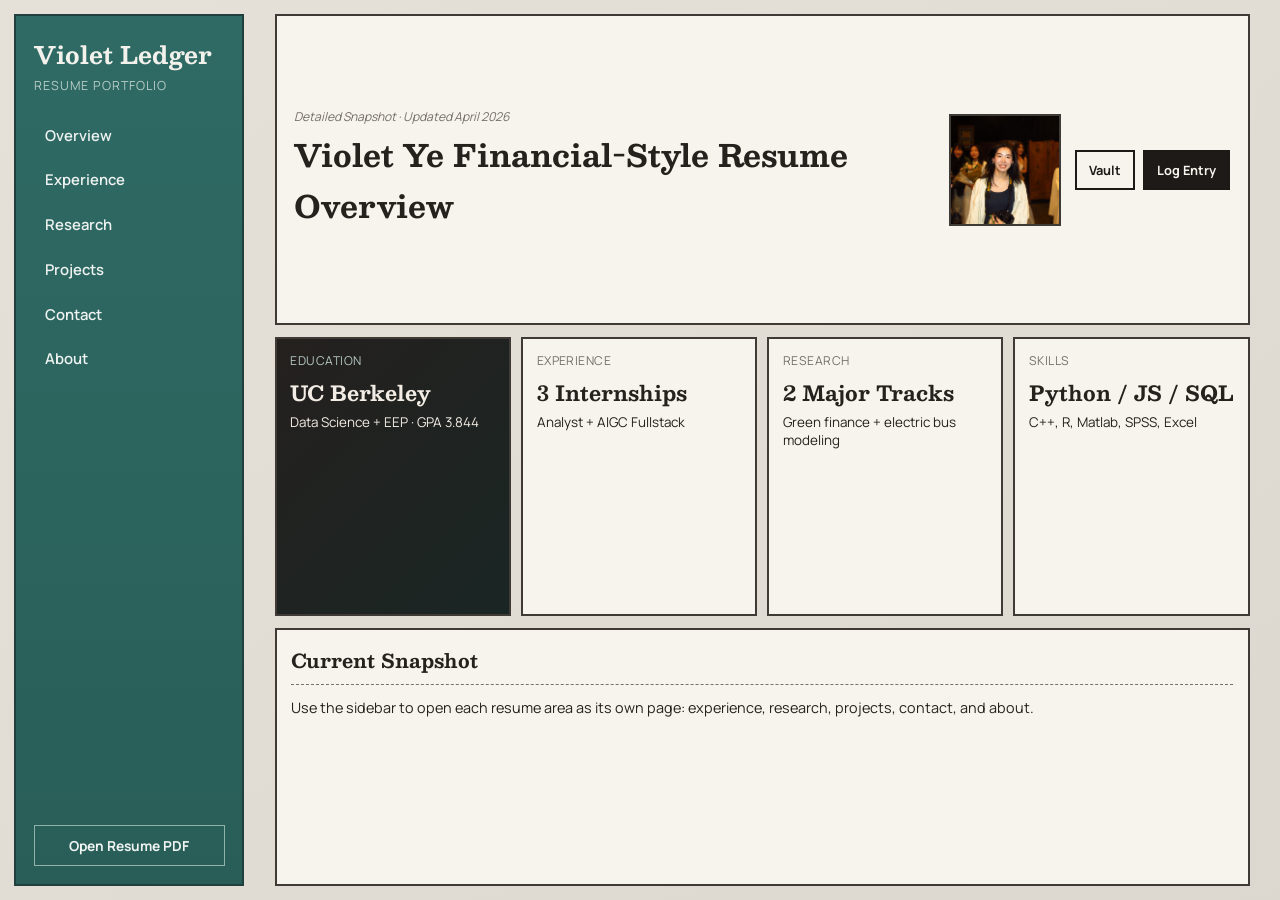
==== commit e47cdad4: "Split sidebar sections into pages" ====
--- a/index.html
+++ b/index.html
@@ -16,11 +16,11 @@
           <p>Resume Portfolio</p>
         </div>
         <nav class="side-nav" aria-label="Main navigation">
-          <a href="#overview">Overview</a>
-          <a href="#ledger">Experience</a>
-          <a href="#research">Research</a>
-          <a href="#vault">Projects</a>
-          <a href="#contact">Contact</a>
+          <a href="index.html">Overview</a>
+          <a href="experience.html">Experience</a>
+          <a href="research.html">Research</a>
+          <a href="projects.html">Projects</a>
+          <a href="contact.html">Contact</a>
           <a href="about.html">About</a>
         </nav>
         <a class="side-cta" href="resume.pdf" target="_blank" rel="noopener noreferrer">Open Resume PDF</a>
@@ -37,7 +37,7 @@
           </figure>
           <div class="head-actions">
             <a class="vault-btn vault-btn-light" href="resume.pdf" target="_blank" rel="noopener noreferrer">Vault</a>
-            <a class="vault-btn" href="#contact">Log Entry</a>
+            <a class="vault-btn" href="contact.html">Log Entry</a>
           </div>
         </header>
 
@@ -64,111 +64,11 @@
           </article>
         </section>
 
-        <section id="ledger" class="panel-row reveal">
-          <article class="panel panel-wide">
-            <div class="panel-head">
-              <h3>Experience Ledger</h3>
-            </div>
-            <div class="ledger-list">
-              <div class="ledger-item">
-                <p class="entry-title">AIGC Fullstack Engineer Intern · Tezign (Shanghai)</p>
-                <p class="entry-meta">Mar 2026 - Present</p>
-                <p class="entry-note">Built AI simulation evaluation system for Atypica AI and practiced production-level vibe coding workflows.</p>
-              </div>
-              <div class="ledger-item">
-                <p class="entry-title">Data Analyst Intern · China-U.S. Green Fund</p>
-                <p class="entry-meta">Jul 2025 - Aug 2025</p>
-                <p class="entry-note">Analyzed commercial solar and investment performance data and converted findings into ESG trend reports.</p>
-              </div>
-              <div class="ledger-item">
-                <p class="entry-title">Business Analyst · Harvard AUSCR Program</p>
-                <p class="entry-meta">Apr 2023 - Sep 2023</p>
-                <p class="entry-note">Built an AI inventory forecasting model for Haidilao from HBS ESG case study analysis.</p>
-              </div>
-            </div>
-          </article>
-          <article class="panel panel-side">
-            <div class="panel-head">
-              <h3>Recent Logs</h3>
-            </div>
-            <ul class="log-list">
-              <li><span>First contributor paper in SCI journal</span><b>+Research</b></li>
-              <li><span>School bulletin board platform launched</span><b>+Builder</b></li>
-              <li><span>GreenGrid desert research leadership</span><b>+Impact</b></li>
-              <li><span>Producer · T.I.n.Y Theater Club</span><b>+Ops</b></li>
-              <li><span>Energy Club President experience</span><b>+Leadership</b></li>
-            </ul>
-          </article>
-        </section>
-
-        <section id="research" class="panel reveal">
+        <section class="panel reveal">
           <div class="panel-head">
-            <h3>Research Breakdown</h3>
+            <h3>Current Snapshot</h3>
           </div>
-          <div class="bar-group">
-            <div class="bar-item">
-              <span class="bar-label">Commercial Bank Green Finance · SJTU</span>
-              <div class="bar-track"><i style="width: 90%"></i></div>
-            </div>
-            <div class="bar-item">
-              <span class="bar-label">Electric Bus Transition Math Modeling · SJTU</span>
-              <div class="bar-track"><i style="width: 84%"></i></div>
-            </div>
-            <div class="bar-item">
-              <span class="bar-label">Green energy investment analysis · Green Fund</span>
-              <div class="bar-track"><i style="width: 74%"></i></div>
-            </div>
-          </div>
-        </section>
-
-        <section id="vault" class="panel reveal">
-          <div class="panel-head">
-            <h3>Projects, Awards, and Leadership Vault</h3>
-          </div>
-          <div class="vault-grid">
-            <article>
-              <img src="project1.jpg" alt="Project workspace preview">
-              <h4>Projects & Leadership</h4>
-              <p>Founder of School Bulletin Board Platform, GreenGrid Research Lead, T.I.n.Y Theater Club Producer, Energy Club President.</p>
-            </article>
-            <article>
-              <img src="project2.jpg" alt="Project presentation preview">
-              <h4>Awards</h4>
-              <p>AIME 11 (USAMO qualified), HiMCM Finalist (top 6%), National Economics Challenge China 1st Place Gold.</p>
-            </article>
-            <article>
-              <h4>Languages</h4>
-              <p>English, Mandarin, Japanese (basic).</p>
-            </article>
-          </div>
-        </section>
-
-        <section id="contact" class="panel reveal">
-          <div class="panel-head">
-            <h3>Contact Entry</h3>
-          </div>
-          <form
-            id="contactForm"
-            class="contact-form"
-            data-recipient="violet.zimengye@berkeley.edu"
-            data-endpoint=""
-            novalidate
-          >
-            <label for="name">Name</label>
-            <input id="name" name="name" type="text" required autocomplete="name">
-
-            <label for="email">Email</label>
-            <input id="email" name="email" type="email" required autocomplete="email">
-
-            <label for="subject">Subject</label>
-            <input id="subject" name="subject" type="text" required>
-
-            <label for="message">Message</label>
-            <textarea id="message" name="message" required></textarea>
-
-            <button id="contactSubmit" type="submit" class="vault-btn">Send Message</button>
-            <p id="formStatus" class="form-status" aria-live="polite"></p>
-          </form>
+          <p class="entry-note">Use the sidebar to open each resume area as its own page: experience, research, projects, contact, and about.</p>
         </section>
       </main>
     </div>
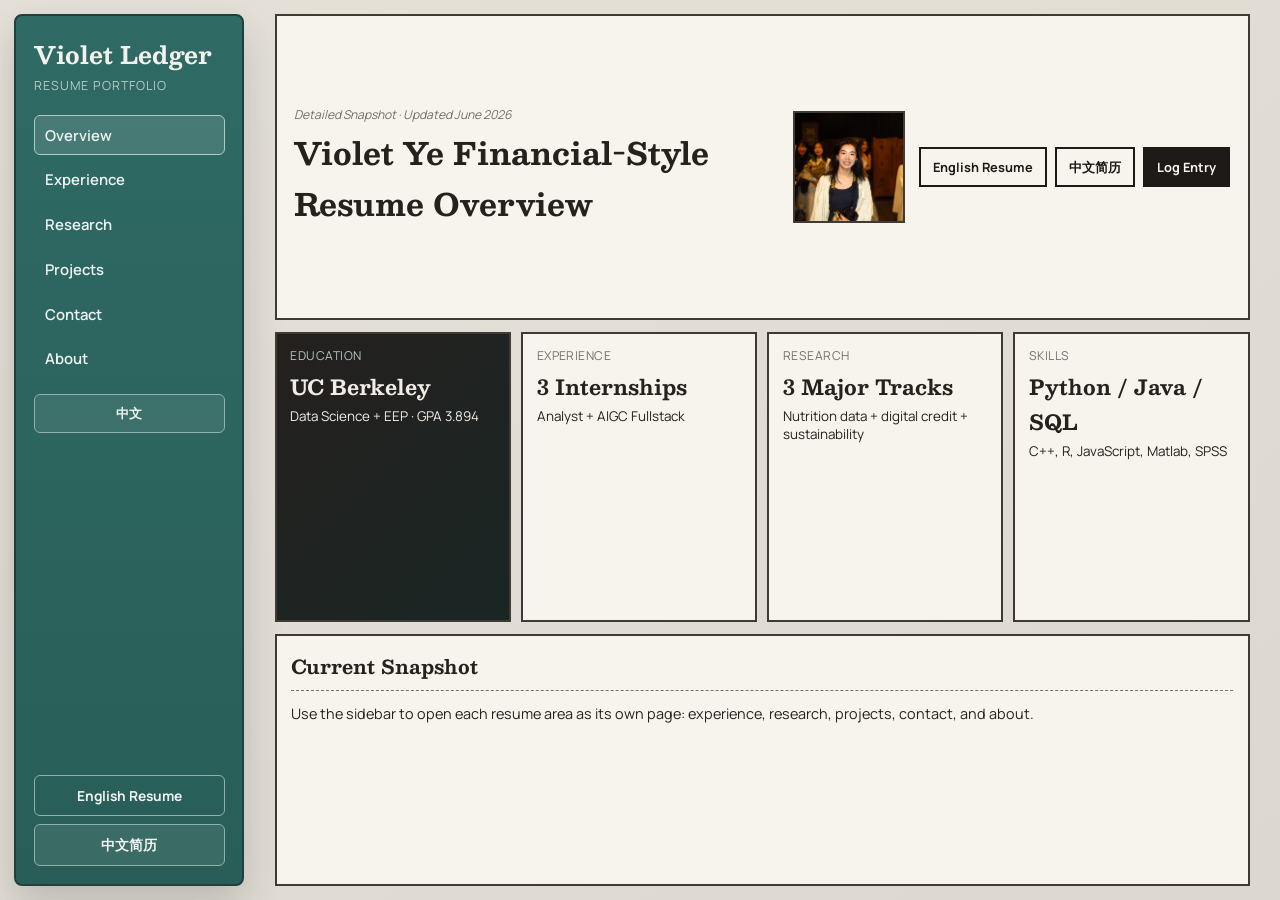
==== commit 36a3e1bf: "Update resume content and downloads" ====
--- a/index.html
+++ b/index.html
@@ -23,20 +23,24 @@
           <a href="contact.html">Contact</a>
           <a href="about.html">About</a>
         </nav>
-        <a class="side-cta" href="resume.pdf" target="_blank" rel="noopener noreferrer">Open Resume PDF</a>
+        <div class="resume-links">
+          <a class="side-cta" href="resume.pdf" download>English Resume</a>
+          <a class="side-cta side-cta-secondary" href="简历.pdf" download>中文简历</a>
+        </div>
       </aside>
 
       <main class="dashboard-main">
         <header id="overview" class="top-head reveal">
           <div>
-            <p class="kicker">Detailed Snapshot · Updated April 2026</p>
+            <p class="kicker">Detailed Snapshot · Updated June 2026</p>
             <h2>Violet Ye Financial-Style Resume Overview</h2>
           </div>
           <figure class="headshot-card">
             <img src="Daily Headshot2.jpg" alt="Violet Ye portrait">
           </figure>
           <div class="head-actions">
-            <a class="vault-btn vault-btn-light" href="resume.pdf" target="_blank" rel="noopener noreferrer">Vault</a>
+            <a class="vault-btn vault-btn-light" href="resume.pdf" download>English Resume</a>
+            <a class="vault-btn vault-btn-light" href="简历.pdf" download>中文简历</a>
             <a class="vault-btn" href="contact.html">Log Entry</a>
           </div>
         </header>
@@ -45,7 +49,7 @@
           <article class="metric-card metric-dark">
             <p class="metric-label">Education</p>
             <h3>UC Berkeley</h3>
-            <p class="metric-sub">Data Science + EEP · GPA 3.844</p>
+            <p class="metric-sub">Data Science + EEP · GPA 3.894</p>
           </article>
           <article class="metric-card">
             <p class="metric-label">Experience</p>
@@ -54,13 +58,13 @@
           </article>
           <article class="metric-card">
             <p class="metric-label">Research</p>
-            <h3>2 Major Tracks</h3>
-            <p class="metric-sub">Green finance + electric bus modeling</p>
+            <h3>3 Major Tracks</h3>
+            <p class="metric-sub">Nutrition data + digital credit + sustainability</p>
           </article>
           <article class="metric-card">
             <p class="metric-label">Skills</p>
-            <h3>Python / JS / SQL</h3>
-            <p class="metric-sub">C++, R, Matlab, SPSS, Excel</p>
+            <h3>Python / Java / SQL</h3>
+            <p class="metric-sub">C++, R, JavaScript, Matlab, SPSS</p>
           </article>
         </section>
 
--- a/style.css
+++ b/style.css
@@ -49,10 +49,15 @@
   background: linear-gradient(180deg, #2f6a64 0%, #295e58 100%);
   color: #f3f1ec;
   border: 2px solid #213f3c;
+  border-radius: 8px;
+  box-shadow: 0 18px 40px rgba(31, 45, 41, 0.2);
   padding: 1.1rem;
   display: flex;
   flex-direction: column;
   min-height: calc(100vh - 1.8rem);
+  position: sticky;
+  top: 0.9rem;
+  align-self: start;
 }
 
 .brand h1 {
@@ -79,23 +84,84 @@
   font-weight: 600;
   font-size: 0.93rem;
   border: 1px solid transparent;
+  border-radius: 6px;
   padding: 0.55rem 0.6rem;
-}
-
-.side-nav a:hover {
+  position: relative;
+  overflow: hidden;
+  transition: background 0.22s ease, border-color 0.22s ease, transform 0.22s ease;
+}
+
+.side-nav a:hover,
+.side-nav a[aria-current="page"] {
   border-color: #b3c8c1;
   background: rgba(255, 255, 255, 0.06);
 }
 
+.side-nav a[aria-current="page"] {
+  background: rgba(255, 255, 255, 0.12);
+}
+
+.side-nav a.is-clicking {
+  transform: translateX(6px) scale(0.98);
+}
+
 .side-cta {
-  margin-top: auto;
   text-decoration: none;
   color: #eff4f2;
   border: 1px solid #8fb2ab;
+  border-radius: 6px;
   text-align: center;
   padding: 0.62rem 0.8rem;
   font-weight: 700;
   font-size: 0.86rem;
+  transition: background 0.22s ease, transform 0.22s ease;
+}
+
+.side-cta:hover {
+  background: rgba(255, 255, 255, 0.08);
+  transform: translateY(-2px);
+}
+
+.resume-links {
+  margin-top: auto;
+  display: grid;
+  gap: 0.5rem;
+}
+
+.side-cta-secondary {
+  background: rgba(255, 255, 255, 0.08);
+}
+
+.lang-toggle {
+  border: 1px solid #8fb2ab;
+  border-radius: 6px;
+  background: rgba(255, 255, 255, 0.08);
+  color: #eff4f2;
+  font: inherit;
+  font-weight: 700;
+  font-size: 0.84rem;
+  padding: 0.55rem 0.75rem;
+  cursor: pointer;
+  transition: background 0.22s ease, transform 0.22s ease;
+}
+
+.sidebar .lang-toggle {
+  margin-top: 1rem;
+}
+
+.nav-container > .lang-toggle {
+  color: var(--ink);
+  border-color: var(--line);
+  background: transparent;
+}
+
+.lang-toggle:hover {
+  background: rgba(255, 255, 255, 0.16);
+  transform: translateY(-2px);
+}
+
+.nav-container > .lang-toggle:hover {
+  background: var(--green-soft);
 }
 
 .dashboard-main {
@@ -463,6 +529,7 @@
 
   .sidebar {
     min-height: auto;
+    position: static;
   }
 
   .metric-grid {
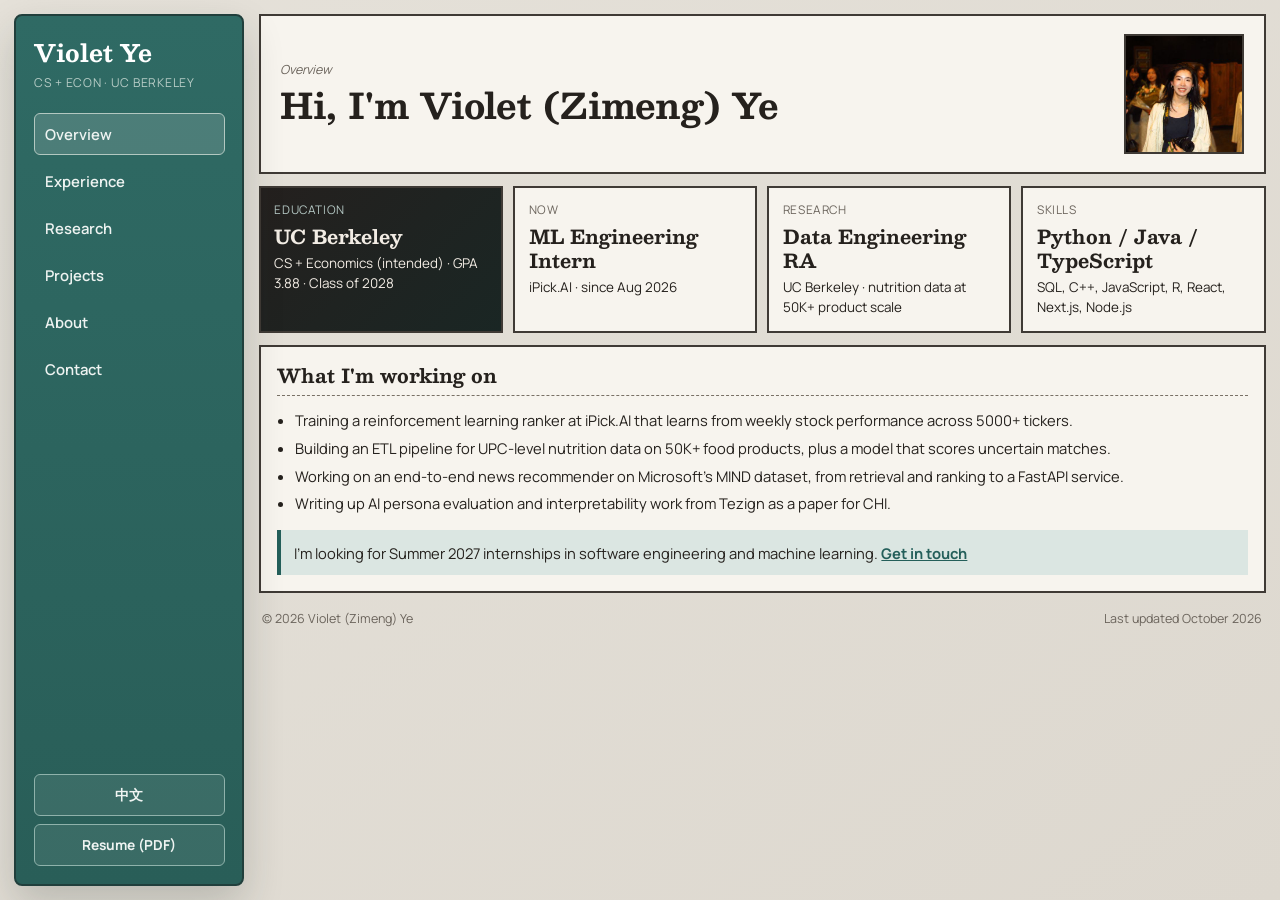
==== commit c44971ca: "Update site to current resume and fix layout and language toggle bugs" ====
--- a/index.html
+++ b/index.html
@@ -3,77 +3,81 @@
   <head>
     <meta charset="UTF-8">
     <meta name="viewport" content="width=device-width, initial-scale=1.0">
-    <title>Violet Ye | Resume Dashboard</title>
-    <meta name="description" content="Resume dashboard for Violet Ye with education, experience, research, projects, and contact.">
+    <title data-zh="叶梓萌 Violet Ye">Violet Ye</title>
+    <meta name="description" content="Violet (Zimeng) Ye, a UC Berkeley student studying Computer Science and Economics, working on machine learning, data engineering, and full-stack projects.">
+    <link rel="preconnect" href="https://fonts.googleapis.com">
+    <link rel="preconnect" href="https://fonts.gstatic.com" crossorigin>
+    <link rel="stylesheet" href="https://fonts.googleapis.com/css2?family=Besley:ital,wght@0,500;0,700;1,400&family=Manrope:wght@400;500;600;700&display=swap">
     <link rel="stylesheet" href="style.css">
+    <script>document.documentElement.classList.add("js");try{if(localStorage.getItem("violet-language")==="zh")document.documentElement.classList.add("lang-pending")}catch(e){}</script>
     <script defer src="script.js"></script>
   </head>
   <body>
     <div class="dashboard-shell">
-      <aside class="sidebar reveal">
+      <aside class="sidebar">
         <div class="brand">
-          <h1>Violet Ledger</h1>
-          <p>Resume Portfolio</p>
+          <a class="brand-name" href="index.html">Violet Ye</a>
+          <p data-zh="计算机 + 经济 · 加州大学伯克利分校">CS + Econ · UC Berkeley</p>
         </div>
         <nav class="side-nav" aria-label="Main navigation">
-          <a href="index.html">Overview</a>
-          <a href="experience.html">Experience</a>
-          <a href="research.html">Research</a>
-          <a href="projects.html">Projects</a>
-          <a href="contact.html">Contact</a>
-          <a href="about.html">About</a>
+          <a href="index.html" aria-current="page" data-zh="概览">Overview</a>
+          <a href="experience.html" data-zh="经历">Experience</a>
+          <a href="research.html" data-zh="研究">Research</a>
+          <a href="projects.html" data-zh="项目">Projects</a>
+          <a href="about.html" data-zh="关于">About</a>
+          <a href="contact.html" data-zh="联系">Contact</a>
         </nav>
-        <div class="resume-links">
-          <a class="side-cta" href="resume.pdf" download>English Resume</a>
-          <a class="side-cta side-cta-secondary" href="简历.pdf" download>中文简历</a>
+        <div class="side-tools">
+          <button class="lang-toggle" type="button" aria-label="Switch language">中文</button>
+          <a class="side-cta" href="resume.pdf" target="_blank" rel="noopener" data-zh="简历 (PDF)">Resume (PDF)</a>
         </div>
       </aside>
 
       <main class="dashboard-main">
-        <header id="overview" class="top-head reveal">
+        <header class="top-head has-shot reveal">
           <div>
-            <p class="kicker">Detailed Snapshot · Updated June 2026</p>
-            <h2>Violet Ye Financial-Style Resume Overview</h2>
+            <p class="kicker" data-zh="概览">Overview</p>
+            <h1 data-zh="你好，我是叶梓萌（Violet）">Hi, I&#x27;m Violet (Zimeng) Ye</h1>
           </div>
-          <figure class="headshot-card">
-            <img src="Daily Headshot2.jpg" alt="Violet Ye portrait">
-          </figure>
-          <div class="head-actions">
-            <a class="vault-btn vault-btn-light" href="resume.pdf" download>English Resume</a>
-            <a class="vault-btn vault-btn-light" href="简历.pdf" download>中文简历</a>
-            <a class="vault-btn" href="contact.html">Log Entry</a>
-          </div>
+          <figure class="headshot-card"><img src="images/headshot.jpg" alt="Portrait of Violet Ye" width="400" height="400"></figure>
         </header>
-
         <section class="metric-grid reveal">
           <article class="metric-card metric-dark">
-            <p class="metric-label">Education</p>
-            <h3>UC Berkeley</h3>
-            <p class="metric-sub">Data Science + EEP · GPA 3.894</p>
+            <p class="metric-label" data-zh="教育">Education</p>
+            <h2 data-zh="加州大学伯克利分校">UC Berkeley</h2>
+            <p class="metric-sub" data-zh="计算机 + 经济（拟申报）· GPA 3.88 · 2028 届">CS + Economics (intended) · GPA 3.88 · Class of 2028</p>
           </article>
           <article class="metric-card">
-            <p class="metric-label">Experience</p>
-            <h3>3 Internships</h3>
-            <p class="metric-sub">Analyst + AIGC Fullstack</p>
+            <p class="metric-label" data-zh="现在">Now</p>
+            <h2 data-zh="机器学习工程实习生">ML Engineering Intern</h2>
+            <p class="metric-sub" data-zh="iPick.AI · 2026 年 8 月起">iPick.AI · since Aug 2026</p>
           </article>
           <article class="metric-card">
-            <p class="metric-label">Research</p>
-            <h3>3 Major Tracks</h3>
-            <p class="metric-sub">Nutrition data + digital credit + sustainability</p>
+            <p class="metric-label" data-zh="研究">Research</p>
+            <h2 data-zh="数据工程研究助理">Data Engineering RA</h2>
+            <p class="metric-sub" data-zh="加州大学伯克利分校 · 5 万+ 食品营养数据">UC Berkeley · nutrition data at 50K+ product scale</p>
           </article>
           <article class="metric-card">
-            <p class="metric-label">Skills</p>
-            <h3>Python / Java / SQL</h3>
-            <p class="metric-sub">C++, R, JavaScript, Matlab, SPSS</p>
+            <p class="metric-label" data-zh="技能">Skills</p>
+            <h2 data-zh="Python / Java / TypeScript">Python / Java / TypeScript</h2>
+            <p class="metric-sub" data-zh="SQL、C++、JavaScript、R、React、Next.js、Node.js">SQL, C++, JavaScript, R, React, Next.js, Node.js</p>
           </article>
         </section>
+        <section class="panel reveal">
+          <div class="panel-head"><h2 data-zh="最近在做">What I&#x27;m working on</h2></div>
+          <ul class="plain-list">
+            <li data-zh="在 iPick.AI 搭建强化学习排序系统，用每周股票表现作为反馈，覆盖 5000+ 只股票。">Training a reinforcement learning ranker at iPick.AI that learns from weekly stock performance across 5000+ tickers.</li>
+            <li data-zh="为 5 万+ 食品搭建 UPC 级营养数据 ETL 流水线，并训练模型给不确定的匹配打分。">Building an ETL pipeline for UPC-level nutrition data on 50K+ food products, plus a model that scores uncertain matches.</li>
+            <li data-zh="在微软 MIND 数据集上做端到端新闻推荐系统，从召回、排序一直到 FastAPI 服务。">Working on an end-to-end news recommender on Microsoft&#x27;s MIND dataset, from retrieval and ranking to a FastAPI service.</li>
+            <li data-zh="把在特赞做的 AI Persona 评估和可解释性研究整理成论文，准备投 CHI。">Writing up AI persona evaluation and interpretability work from Tezign as a paper for CHI.</li>
+          </ul>
+          <p class="callout"><span data-zh="我正在找 2027 年暑期软件工程和机器学习方向的实习。">I&#x27;m looking for Summer 2027 internships in software engineering and machine learning. </span><a href="contact.html" data-zh="联系我">Get in touch</a></p>
+        </section>
 
-        <section class="panel reveal">
-          <div class="panel-head">
-            <h3>Current Snapshot</h3>
-          </div>
-          <p class="entry-note">Use the sidebar to open each resume area as its own page: experience, research, projects, contact, and about.</p>
-        </section>
+        <footer class="site-foot">
+          <span>© 2026 Violet (Zimeng) Ye</span>
+          <span><span data-zh="最后更新于 2026 年 10 月">Last updated October 2026</span></span>
+        </footer>
       </main>
     </div>
   </body>
--- a/style.css
+++ b/style.css
@@ -1,48 +1,48 @@
-@import url("https://fonts.googleapis.com/css2?family=Besley:ital,wght@0,500;0,700;1,400&family=Manrope:wght@400;500;600;700&display=swap");
-
 :root {
   --bg: #e4e0d8;
   --paper: #f7f4ee;
+  --paper-2: #f2efe8;
   --ink: #25211d;
-  --muted: #766f67;
+  --muted: #6b645c;
   --line: #3f3a35;
   --green: #245f5a;
   --green-soft: #dbe6e2;
-  --deep: #1e1b19;
-  --red-soft: #e6c7c7;
-  --gold-soft: #ebddba;
-  --blue-soft: #c7d3e6;
-}
-
-* {
-  box-sizing: border-box;
-}
-
-html {
-  scroll-behavior: smooth;
-}
+}
+
+* { box-sizing: border-box; }
+
+html { scroll-behavior: smooth; }
 
 body {
   margin: 0;
   background: linear-gradient(145deg, #e5e1d9 0%, #ddd8cf 100%);
   color: var(--ink);
-  font-family: "Manrope", sans-serif;
-}
-
-h1,
-h2,
-h3,
-h4 {
-  margin: 0;
-  font-family: "Besley", serif;
-}
-
+  font-family: "Manrope", system-ui, -apple-system, "Segoe UI", "PingFang SC", "Microsoft YaHei", sans-serif;
+  line-height: 1.5;
+}
+
+h1, h2, h3, h4 {
+  margin: 0;
+  font-family: "Besley", Georgia, "Songti SC", serif;
+  line-height: 1.25;
+}
+
+img { max-width: 100%; display: block; }
+
+a { color: var(--green); }
+a:hover { color: #173f3b; }
+
+:focus-visible { outline: 2px solid var(--green); outline-offset: 2px; }
+
+/* ---------- layout ---------- */
 .dashboard-shell {
   min-height: 100vh;
   display: grid;
   grid-template-columns: 230px minmax(0, 1fr);
   gap: 0.9rem;
   padding: 0.9rem;
+  max-width: 1400px;
+  margin: 0 auto;
 }
 
 .sidebar {
@@ -54,21 +54,24 @@
   padding: 1.1rem;
   display: flex;
   flex-direction: column;
-  min-height: calc(100vh - 1.8rem);
+  height: calc(100vh - 1.8rem);
   position: sticky;
   top: 0.9rem;
-  align-self: start;
-}
-
-.brand h1 {
+}
+
+.brand-name {
+  font-family: "Besley", Georgia, serif;
+  font-weight: 700;
   font-size: 1.5rem;
+  color: #fff;
+  text-decoration: none;
 }
 
 .brand p {
-  margin: 0.2rem 0 0;
+  margin: 0.25rem 0 0;
   color: #b7ccc6;
-  font-size: 0.78rem;
-  letter-spacing: 0.08em;
+  font-size: 0.76rem;
+  letter-spacing: 0.06em;
   text-transform: uppercase;
 }
 
@@ -86,89 +89,46 @@
   border: 1px solid transparent;
   border-radius: 6px;
   padding: 0.55rem 0.6rem;
-  position: relative;
-  overflow: hidden;
-  transition: background 0.22s ease, border-color 0.22s ease, transform 0.22s ease;
-}
-
-.side-nav a:hover,
-.side-nav a[aria-current="page"] {
-  border-color: #b3c8c1;
-  background: rgba(255, 255, 255, 0.06);
-}
-
-.side-nav a[aria-current="page"] {
-  background: rgba(255, 255, 255, 0.12);
-}
-
-.side-nav a.is-clicking {
-  transform: translateX(6px) scale(0.98);
-}
-
-.side-cta {
+  transition: background 0.2s ease, border-color 0.2s ease;
+}
+
+.side-nav a:hover { border-color: #b3c8c1; background: rgba(255, 255, 255, 0.06); }
+.side-nav a[aria-current="page"] { border-color: #b3c8c1; background: rgba(255, 255, 255, 0.14); }
+
+.side-tools {
+  margin-top: auto;
+  display: grid;
+  gap: 0.5rem;
+}
+
+.side-cta,
+.lang-toggle {
+  display: block;
+  text-align: center;
   text-decoration: none;
   color: #eff4f2;
   border: 1px solid #8fb2ab;
   border-radius: 6px;
-  text-align: center;
-  padding: 0.62rem 0.8rem;
+  background: rgba(255, 255, 255, 0.08);
+  padding: 0.6rem 0.8rem;
+  font: inherit;
   font-weight: 700;
   font-size: 0.86rem;
-  transition: background 0.22s ease, transform 0.22s ease;
-}
-
-.side-cta:hover {
-  background: rgba(255, 255, 255, 0.08);
-  transform: translateY(-2px);
-}
-
-.resume-links {
-  margin-top: auto;
-  display: grid;
-  gap: 0.5rem;
-}
-
-.side-cta-secondary {
-  background: rgba(255, 255, 255, 0.08);
-}
-
-.lang-toggle {
-  border: 1px solid #8fb2ab;
-  border-radius: 6px;
-  background: rgba(255, 255, 255, 0.08);
-  color: #eff4f2;
-  font: inherit;
-  font-weight: 700;
-  font-size: 0.84rem;
-  padding: 0.55rem 0.75rem;
   cursor: pointer;
-  transition: background 0.22s ease, transform 0.22s ease;
-}
-
-.sidebar .lang-toggle {
-  margin-top: 1rem;
-}
-
-.nav-container > .lang-toggle {
-  color: var(--ink);
-  border-color: var(--line);
-  background: transparent;
-}
-
-.lang-toggle:hover {
-  background: rgba(255, 255, 255, 0.16);
-  transform: translateY(-2px);
-}
-
-.nav-container > .lang-toggle:hover {
-  background: var(--green-soft);
-}
+  transition: background 0.2s ease;
+}
+
+.side-cta:hover,
+.lang-toggle:hover { background: rgba(255, 255, 255, 0.18); color: #fff; }
 
 .dashboard-main {
-  display: grid;
+  display: flex;
+  flex-direction: column;
   gap: 0.75rem;
-}
-
+  min-width: 0;
+}
+
+/* ---------- cards ---------- */
 .top-head,
 .panel,
 .metric-card {
@@ -177,393 +137,334 @@
 }
 
 .top-head {
-  padding: 1rem 1.1rem;
-  display: grid;
-  grid-template-columns: minmax(0, 1fr) 112px auto;
+  padding: 1.1rem 1.2rem;
+  display: flex;
   align-items: center;
-  gap: 0.9rem;
+  justify-content: space-between;
+  gap: 1rem;
+}
+
+.top-head h1 {
+  margin-top: 0.25rem;
+  font-size: clamp(1.4rem, 3vw, 2.2rem);
 }
 
 .kicker {
   margin: 0;
   color: var(--muted);
-  font-size: 0.76rem;
+  font-size: 0.78rem;
   font-style: italic;
 }
 
-.top-head h2 {
-  margin-top: 0.25rem;
-  font-size: clamp(1.15rem, 2.4vw, 2rem);
-}
-
-.head-actions {
-  display: flex;
-  gap: 0.5rem;
-}
-
 .headshot-card {
   margin: 0;
-  width: 112px;
+  width: 120px;
+  flex-shrink: 0;
   aspect-ratio: 1;
   border: 2px solid var(--line);
-  background: #efe9dd;
   overflow: hidden;
 }
 
-.headshot-card img {
+.headshot-card img { width: 100%; height: 100%; object-fit: cover; }
+
+.metric-grid {
+  display: grid;
+  grid-template-columns: repeat(4, minmax(0, 1fr));
+  gap: 0.62rem;
+}
+
+.metric-card { padding: 0.85rem; }
+
+.metric-dark {
+  background: linear-gradient(135deg, #24201e 0%, #1a2624 100%);
+  color: #f2ece4;
+}
+
+.metric-label {
+  margin: 0;
+  font-size: 0.74rem;
+  color: var(--muted);
+  text-transform: uppercase;
+  letter-spacing: 0.05em;
+}
+
+.metric-dark .metric-label { color: #b4c7c3; }
+
+.metric-card h2 { margin-top: 0.32rem; font-size: 1.2rem; }
+.metric-sub { margin: 0.3rem 0 0; font-size: 0.84rem; }
+
+.panel-row {
+  display: grid;
+  grid-template-columns: minmax(0, 2fr) minmax(0, 1fr);
+  gap: 0.62rem;
+  align-items: start;
+}
+
+.panel { padding: 1rem; }
+
+.panel-head {
+  margin-bottom: 0.85rem;
+  border-bottom: 1px dashed #797166;
+  padding-bottom: 0.5rem;
+}
+
+.panel-head h2 { font-size: 1.2rem; }
+
+.ledger-list { display: grid; gap: 0.65rem; }
+
+.ledger-item {
+  border: 1px solid #9f9688;
+  background: var(--paper-2);
+  padding: 0.75rem 0.8rem;
+}
+
+.entry-title { margin: 0; font-weight: 700; }
+.entry-meta { margin: 0.15rem 0 0; color: var(--muted); font-size: 0.82rem; }
+.entry-note { margin: 0.5rem 0 0; font-size: 0.92rem; }
+
+.entry-list,
+.plain-list {
+  margin: 0.45rem 0 0;
+  padding-left: 1.15rem;
+  font-size: 0.92rem;
+}
+
+.entry-list li + li,
+.plain-list li + li { margin-top: 0.35rem; }
+
+.callout {
+  margin: 1rem 0 0;
+  padding: 0.7rem 0.85rem;
+  background: var(--green-soft);
+  border-left: 4px solid var(--green);
+  font-size: 0.92rem;
+}
+
+.callout a { font-weight: 700; }
+
+.log-list {
+  margin: 0;
+  padding: 0;
+  list-style: none;
+  border: 1px solid #90887b;
+}
+
+.log-list li {
+  display: flex;
+  justify-content: space-between;
+  gap: 0.75rem;
+  padding: 0.6rem 0.65rem;
+  font-size: 0.86rem;
+}
+
+.log-list li + li { border-top: 1px solid #c9c1b4; }
+.log-list b { color: var(--green); white-space: nowrap; font-size: 0.8rem; }
+
+/* ---------- research ---------- */
+.paper-card {
+  display: grid;
+  grid-template-columns: 170px minmax(0, 1fr);
+  gap: 1rem;
+  align-items: start;
+}
+
+.paper-card img { border: 1px solid #9f9688; width: 100%; height: auto; }
+
+/* ---------- projects ---------- */
+.project-grid {
+  display: grid;
+  grid-template-columns: repeat(3, minmax(0, 1fr));
+  gap: 0.65rem;
+}
+
+.project-card {
+  border: 1px solid #9f9688;
+  background: var(--paper-2);
+  padding: 0.85rem;
+}
+
+.project-card h3 { font-size: 1.05rem; }
+.project-card p { margin: 0.4rem 0 0; font-size: 0.9rem; }
+.project-card .tech { color: var(--green); font-weight: 600; font-size: 0.8rem; }
+
+.vault-grid {
+  display: grid;
+  grid-template-columns: repeat(3, minmax(0, 1fr));
+  gap: 0.65rem;
+}
+
+.vault-grid article {
+  border: 1px solid #9f9688;
+  background: var(--paper-2);
+  padding: 0.75rem;
+}
+
+.vault-grid img {
   width: 100%;
-  height: 100%;
-  display: block;
+  height: auto;
+  aspect-ratio: 3 / 2;
   object-fit: cover;
-  object-position: center 28%;
-}
+  margin-bottom: 0.65rem;
+}
+
+.vault-grid h3 { font-size: 1rem; }
+.vault-grid h3 + p { margin: 0.35rem 0 0.7rem; font-size: 0.9rem; }
+
+/* ---------- about ---------- */
+.about-grid {
+  display: grid;
+  grid-template-columns: 220px minmax(0, 1fr);
+  gap: 1.2rem;
+  align-items: start;
+}
+
+.about-photo { width: 100%; height: auto; border: 2px solid var(--line); }
+.about-text p { margin: 0 0 0.8rem; }
+
+.gallery {
+  display: grid;
+  grid-template-columns: repeat(3, minmax(0, 1fr));
+  gap: 0.65rem;
+}
+
+.gallery img {
+  width: 100%;
+  height: auto;
+  aspect-ratio: 4 / 3;
+  object-fit: cover;
+  border: 1px solid #9f9688;
+}
+
+/* ---------- contact ---------- */
+.contact-links { margin: 0; padding: 0; list-style: none; }
+
+.contact-links li {
+  display: flex;
+  flex-wrap: wrap;
+  gap: 0.3rem 1rem;
+  padding: 0.55rem 0;
+  border-bottom: 1px solid #d3cbbe;
+}
+
+.contact-links .label { width: 80px; font-weight: 700; }
+.contact-links a { overflow-wrap: anywhere; }
+
+.contact-form {
+  display: grid;
+  gap: 0.4rem;
+  max-width: 560px;
+  margin-top: 0.6rem;
+}
+
+.contact-form label { font-weight: 600; font-size: 0.88rem; margin-top: 0.35rem; }
+
+.contact-form input,
+.contact-form textarea {
+  font: inherit;
+  padding: 0.55rem 0.6rem;
+  border: 1px solid #8f877a;
+  background: #fffdf9;
+  border-radius: 2px;
+}
+
+.contact-form textarea { resize: vertical; }
 
 .vault-btn {
-  text-decoration: none;
+  justify-self: start;
+  margin-top: 0.6rem;
   border: 2px solid #1c1a17;
   background: #1d1a18;
   color: #f8f4ee;
+  font: inherit;
   font-weight: 700;
-  font-size: 0.8rem;
-  padding: 0.55rem 0.75rem;
+  font-size: 0.85rem;
+  padding: 0.55rem 1.1rem;
   cursor: pointer;
 }
 
-.vault-btn-light {
-  background: transparent;
-  color: #1c1a17;
-}
-
-.metric-grid {
-  display: grid;
-  grid-template-columns: repeat(4, minmax(0, 1fr));
-  gap: 0.62rem;
-}
-
-.metric-card {
-  padding: 0.82rem 0.85rem;
-}
-
-.metric-dark {
-  background: linear-gradient(135deg, #24201e 0%, #1a2624 100%);
-  color: #f2ece4;
-}
-
-.metric-label {
-  margin: 0;
-  font-size: 0.76rem;
+.vault-btn:hover { background: var(--green); border-color: var(--green); }
+
+.form-status { margin: 0.2rem 0 0; font-size: 0.88rem; min-height: 1.3em; }
+.form-status.error { color: #8d1f1f; }
+.form-status.ok { color: #375b45; }
+
+.site-foot {
+  display: flex;
+  justify-content: space-between;
+  flex-wrap: wrap;
+  gap: 0.5rem;
   color: var(--muted);
-  text-transform: uppercase;
-  letter-spacing: 0.04em;
-}
-
-.metric-dark .metric-label {
-  color: #b4c7c3;
-}
-
-.metric-card h3 {
-  margin-top: 0.32rem;
-  font-size: 1.3rem;
-}
-
-.metric-sub {
-  margin: 0.22rem 0 0;
-  font-size: 0.84rem;
-}
-
-.panel-row {
-  display: grid;
-  grid-template-columns: minmax(0, 2fr) minmax(0, 1fr);
-  gap: 0.62rem;
-}
-
-.panel {
-  padding: 0.9rem;
-}
-
-.panel-head {
-  margin-bottom: 0.8rem;
-  border-bottom: 1px dashed #797166;
-  padding-bottom: 0.5rem;
-}
-
-.panel-head h3 {
-  font-size: 1.2rem;
-}
-
-.ledger-list {
-  display: grid;
-  gap: 0.65rem;
-}
-
-.ledger-item {
-  border: 1px solid #9f9688;
-  background: #f2efe8;
-  padding: 0.68rem;
-}
-
-.entry-title {
-  margin: 0;
-  font-weight: 700;
-}
-
-.entry-meta {
-  margin: 0.15rem 0 0;
-  color: #666056;
-  font-size: 0.82rem;
-}
-
-.entry-note {
-  margin: 0.35rem 0 0;
-  font-size: 0.9rem;
-}
-
-.log-list {
-  margin: 0;
-  padding: 0;
-  list-style: none;
-  border: 1px solid #90887b;
-}
-
-.log-list li {
-  display: flex;
-  justify-content: space-between;
-  gap: 0.6rem;
-  padding: 0.56rem 0.62rem;
-  border-bottom: 1px solid #d7d0c3;
-  font-size: 0.86rem;
-}
-
-.log-list b {
-  color: #2f635e;
-}
-
-.bar-group {
-  display: grid;
-  gap: 0.75rem;
-}
-
-.bar-label {
-  display: block;
-  font-size: 0.84rem;
-  margin-bottom: 0.33rem;
-  color: #544d44;
-}
-
-.bar-track {
-  width: 100%;
-  height: 18px;
-  border: 1px solid #7e7668;
-  background: #efe9dd;
-}
-
-.bar-track i {
-  display: block;
-  height: 100%;
-  background: linear-gradient(90deg, #2a6b65 0%, #417f78 100%);
-}
-
-.vault-grid {
-  display: grid;
-  grid-template-columns: repeat(3, minmax(0, 1fr));
-  gap: 0.62rem;
-}
-
-.vault-grid article {
-  border: 1px solid #9d9589;
-  padding: 0.7rem;
-  background: #f2eee7;
-}
-
-.vault-grid img {
-  width: 100%;
-  aspect-ratio: 4 / 3;
-  object-fit: cover;
-  border: 1px solid #9d9589;
-  margin-bottom: 0.62rem;
-  display: block;
-}
-
-.vault-grid h4 {
-  font-size: 1rem;
-}
-
-.vault-grid p {
-  margin: 0.35rem 0 0;
-  font-size: 0.88rem;
-}
-
-.contact-form {
-  display: grid;
-  gap: 0.46rem;
-}
-
-.contact-form label {
-  font-size: 0.84rem;
-  color: #4f483f;
-  font-weight: 700;
-}
-
-.contact-form input,
-.contact-form textarea {
-  width: 100%;
-  border: 1px solid #7c7367;
-  background: #f8f5ef;
-  padding: 0.58rem 0.64rem;
-  font: inherit;
-}
-
-.contact-form textarea {
-  min-height: 120px;
-  resize: vertical;
-}
-
-.form-status {
-  margin: 0.28rem 0 0;
-  min-height: 1.2em;
-  font-size: 0.86rem;
-}
-
-.reveal {
+  font-size: 0.78rem;
+  padding: 0.3rem 0.2rem 0.6rem;
+}
+
+/* ---------- reveal (only when JS is running) ---------- */
+.js .reveal {
   opacity: 0;
-  transform: translateY(18px);
+  transform: translateY(10px);
   transition: opacity 0.45s ease, transform 0.45s ease;
 }
 
-.reveal.visible {
-  opacity: 1;
-  transform: translateY(0);
-}
-
-.navbar {
-  background: var(--paper);
-  border-bottom: 2px solid var(--line);
-}
-
-.nav-container {
-  width: min(1100px, calc(100% - 2rem));
-  margin: 0 auto;
-  min-height: 68px;
-  display: flex;
-  justify-content: space-between;
-  align-items: center;
-}
-
-.logo {
-  text-decoration: none;
-  color: var(--ink);
-  font-weight: 700;
-}
-
-.nav-links {
-  display: flex;
-  gap: 0.8rem;
-}
-
-.nav-links a {
-  text-decoration: none;
-  color: var(--ink);
-  font-weight: 600;
-}
-
-main {
-  width: min(1100px, calc(100% - 2rem));
-  margin: 0 auto;
-}
-
-.about-container {
-  padding: 3rem 0 1.5rem;
-  display: grid;
-  grid-template-columns: minmax(0, 0.9fr) minmax(0, 1.2fr);
-  gap: 1rem;
-}
-
-.about-photo {
-  width: 100%;
-  border: 2px solid var(--line);
-}
-
-.eyebrow {
-  margin: 0;
-  text-transform: uppercase;
-  letter-spacing: 0.07em;
-  color: #4c5f58;
-  font-size: 0.78rem;
-}
-
-.about-right h1 {
-  margin-top: 0.4rem;
-  font-size: clamp(1.6rem, 3.3vw, 2.6rem);
-}
-
-.about-right p {
-  margin-top: 0.6rem;
-}
-
-.section {
-  padding: 1rem 0 3rem;
-}
-
-.section-head h2 {
-  margin-top: 0.25rem;
-}
-
-.gallery {
-  margin-top: 0.7rem;
-  display: grid;
-  grid-template-columns: repeat(3, minmax(0, 1fr));
-  gap: 0.65rem;
-}
-
-.gallery img {
-  width: 100%;
-  height: 230px;
-  object-fit: cover;
-  border: 2px solid #312d28;
-}
-
+.js .reveal.visible { opacity: 1; transform: none; }
+
+@media (prefers-reduced-motion: reduce) {
+  .js .reveal { opacity: 1; transform: none; transition: none; }
+  html { scroll-behavior: auto; }
+}
+
+/* ---------- responsive ---------- */
 @media (max-width: 1100px) {
+  .metric-grid { grid-template-columns: repeat(2, minmax(0, 1fr)); }
+  .project-grid,
+  .vault-grid { grid-template-columns: repeat(2, minmax(0, 1fr)); }
+  .panel-row { grid-template-columns: 1fr; }
+}
+
+@media (max-width: 760px) {
   .dashboard-shell {
     grid-template-columns: 1fr;
+    padding: 0.6rem;
+    gap: 0.6rem;
   }
 
   .sidebar {
-    min-height: auto;
+    min-width: 0;
     position: static;
+    height: auto;
+    padding: 0.8rem;
   }
 
-  .metric-grid {
-    grid-template-columns: repeat(2, minmax(0, 1fr));
+  .brand { display: flex; align-items: baseline; gap: 0.6rem; flex-wrap: wrap; }
+  .brand-name { font-size: 1.25rem; }
+
+  .side-nav {
+    margin-top: 0.7rem;
+    grid-template-columns: repeat(3, minmax(0, 1fr));
+    gap: 0.3rem;
   }
-}
-
-@media (max-width: 760px) {
-  .panel-row {
-    grid-template-columns: 1fr;
+
+  .side-nav a { text-align: center; padding: 0.45rem 0.3rem; font-size: 0.88rem; border-color: rgba(179, 200, 193, 0.35); }
+
+  .side-tools {
+    margin-top: 0.7rem;
+    grid-template-columns: 1fr 1fr;
   }
 
-  .vault-grid {
-    grid-template-columns: 1fr;
-  }
-
-  .metric-grid {
-    grid-template-columns: 1fr;
-  }
-
-  .top-head {
-    align-items: flex-start;
-    grid-template-columns: 1fr;
-  }
-
-  .headshot-card {
-    width: min(180px, 100%);
-  }
-
-  .about-container {
-    grid-template-columns: 1fr;
-  }
-
-  .gallery {
-    grid-template-columns: 1fr;
-  }
-}
+  .top-head { padding: 0.9rem; }
+  .headshot-card { width: 84px; }
+
+  .metric-grid,
+  .project-grid,
+  .vault-grid { grid-template-columns: 1fr; }
+
+  .paper-card,
+  .about-grid { grid-template-columns: 1fr; }
+
+  .paper-card img { max-width: 220px; }
+  .about-photo { max-width: 240px; }
+
+  .gallery { grid-template-columns: 1fr; }
+}
+
+/* hide the page for a moment while switching to saved Chinese, to avoid a flash of English */
+.lang-pending body { visibility: hidden; }
